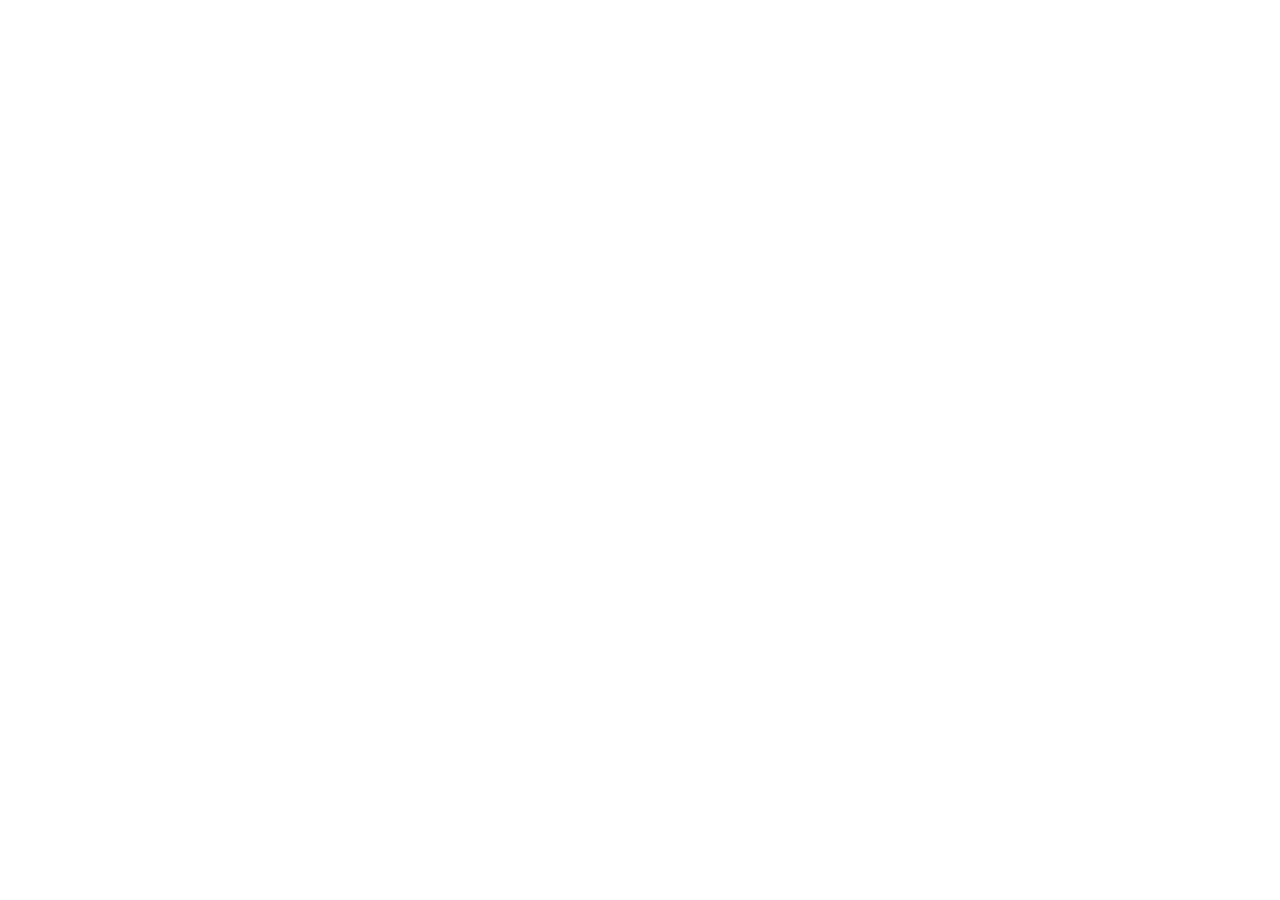
==== index.html @ 21df369c "Add files via upload" ====
<!doctype html>
<html lang="en">
  <head>
    <meta charset="UTF-8" />
    <meta name="viewport" content="width=device-width, initial-scale=1.0" />
    <title>Scam Lock — Discord Antiscam & Heuristic Phishing Bot</title>
    <meta name="description" content="Professional cybersecurity website and Discord bot for real-time heuristic anti-phishing, scam detection, privacy policy, terms, and threat moderation." />
    <meta property="og:title" content="Scam Lock — Discord Antiscam & Heuristic Phishing Bot" />
    <meta property="og:description" content="Professional cybersecurity website and Discord bot for real-time heuristic anti-phishing, scam detection, privacy policy, terms, and threat moderation." />
    <meta property="og:type" content="website" />
    <meta name="twitter:card" content="summary_large_image" />
    <script type="module" crossorigin src="./assets/index-CJvV7zZC.js"></script>
    <link rel="stylesheet" crossorigin href="./assets/index-D-5DuTai.css">
  </head>
  <body>
    <div id="root"></div>
  </body>
</html>
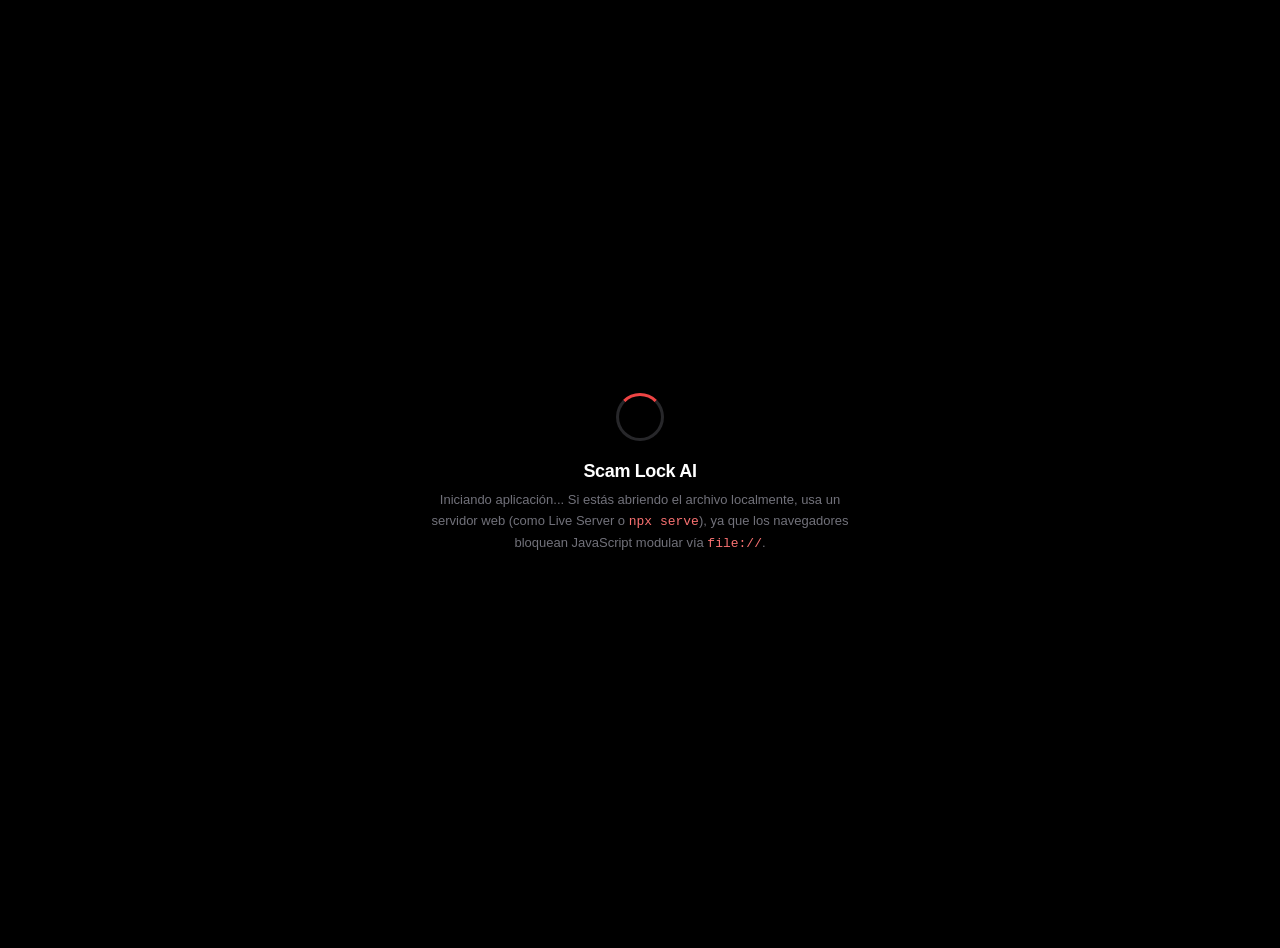
==== commit 338f2fe5: "Add files via upload" ====
--- a/index.html
+++ b/index.html
@@ -9,11 +9,32 @@
     <meta property="og:description" content="Professional cybersecurity website and Discord bot for real-time heuristic anti-phishing, scam detection, privacy policy, terms, and threat moderation." />
     <meta property="og:type" content="website" />
     <meta name="twitter:card" content="summary_large_image" />
-    <script type="module" crossorigin src="./assets/index-CJvV7zZC.js"></script>
-    <link rel="stylesheet" crossorigin href="./assets/index-D-5DuTai.css">
+    <style>
+      body { margin: 0; background-color: #000000; color: #f4f4f5; font-family: -apple-system, BlinkMacSystemFont, "Segoe UI", Roboto, sans-serif; }
+      @keyframes spin { 0% { transform: rotate(0deg); } 100% { transform: rotate(360deg); } }
+    </style>
+    <script>
+      // Asegurar barra diagonal final en GitHub Pages para que los assets relativos './assets/...' resuelvan correctamente
+      (function() {
+        var path = window.location.pathname;
+        if (path.length > 1 && !path.endsWith('/') && !path.split('/').pop().includes('.')) {
+          window.location.replace(path + '/' + window.location.search + window.location.hash);
+        }
+      })();
+    </script>
+    <script type="module" crossorigin src="./assets/index-XuzxlENe.js"></script>
+    <link rel="stylesheet" crossorigin href="./assets/index-CVLBKiEf.css">
   </head>
-  <body>
-    <div id="root"></div>
+  <body class="bg-black text-white antialiased">
+    <div id="root">
+      <div style="min-height: 100vh; display: flex; flex-direction: column; align-items: center; justify-content: center; padding: 24px; text-align: center; background: #000000;">
+        <div style="width: 42px; height: 42px; border: 3px solid #27272a; border-top-color: #ef4444; border-radius: 50%; animation: spin 1s linear infinite; margin-bottom: 20px;"></div>
+        <h2 style="font-size: 18px; font-weight: 700; margin: 0 0 8px 0; color: #ffffff; letter-spacing: -0.02em;">Scam Lock AI</h2>
+        <p style="color: #71717a; font-size: 13px; max-width: 440px; margin: 0; line-height: 1.6;">
+          Iniciando aplicación... Si estás abriendo el archivo localmente, usa un servidor web (como Live Server o <code style="color:#f87171;">npx serve</code>), ya que los navegadores bloquean JavaScript modular vía <code style="color:#f87171;">file://</code>.
+        </p>
+      </div>
+    </div>
   </body>
 </html>
 
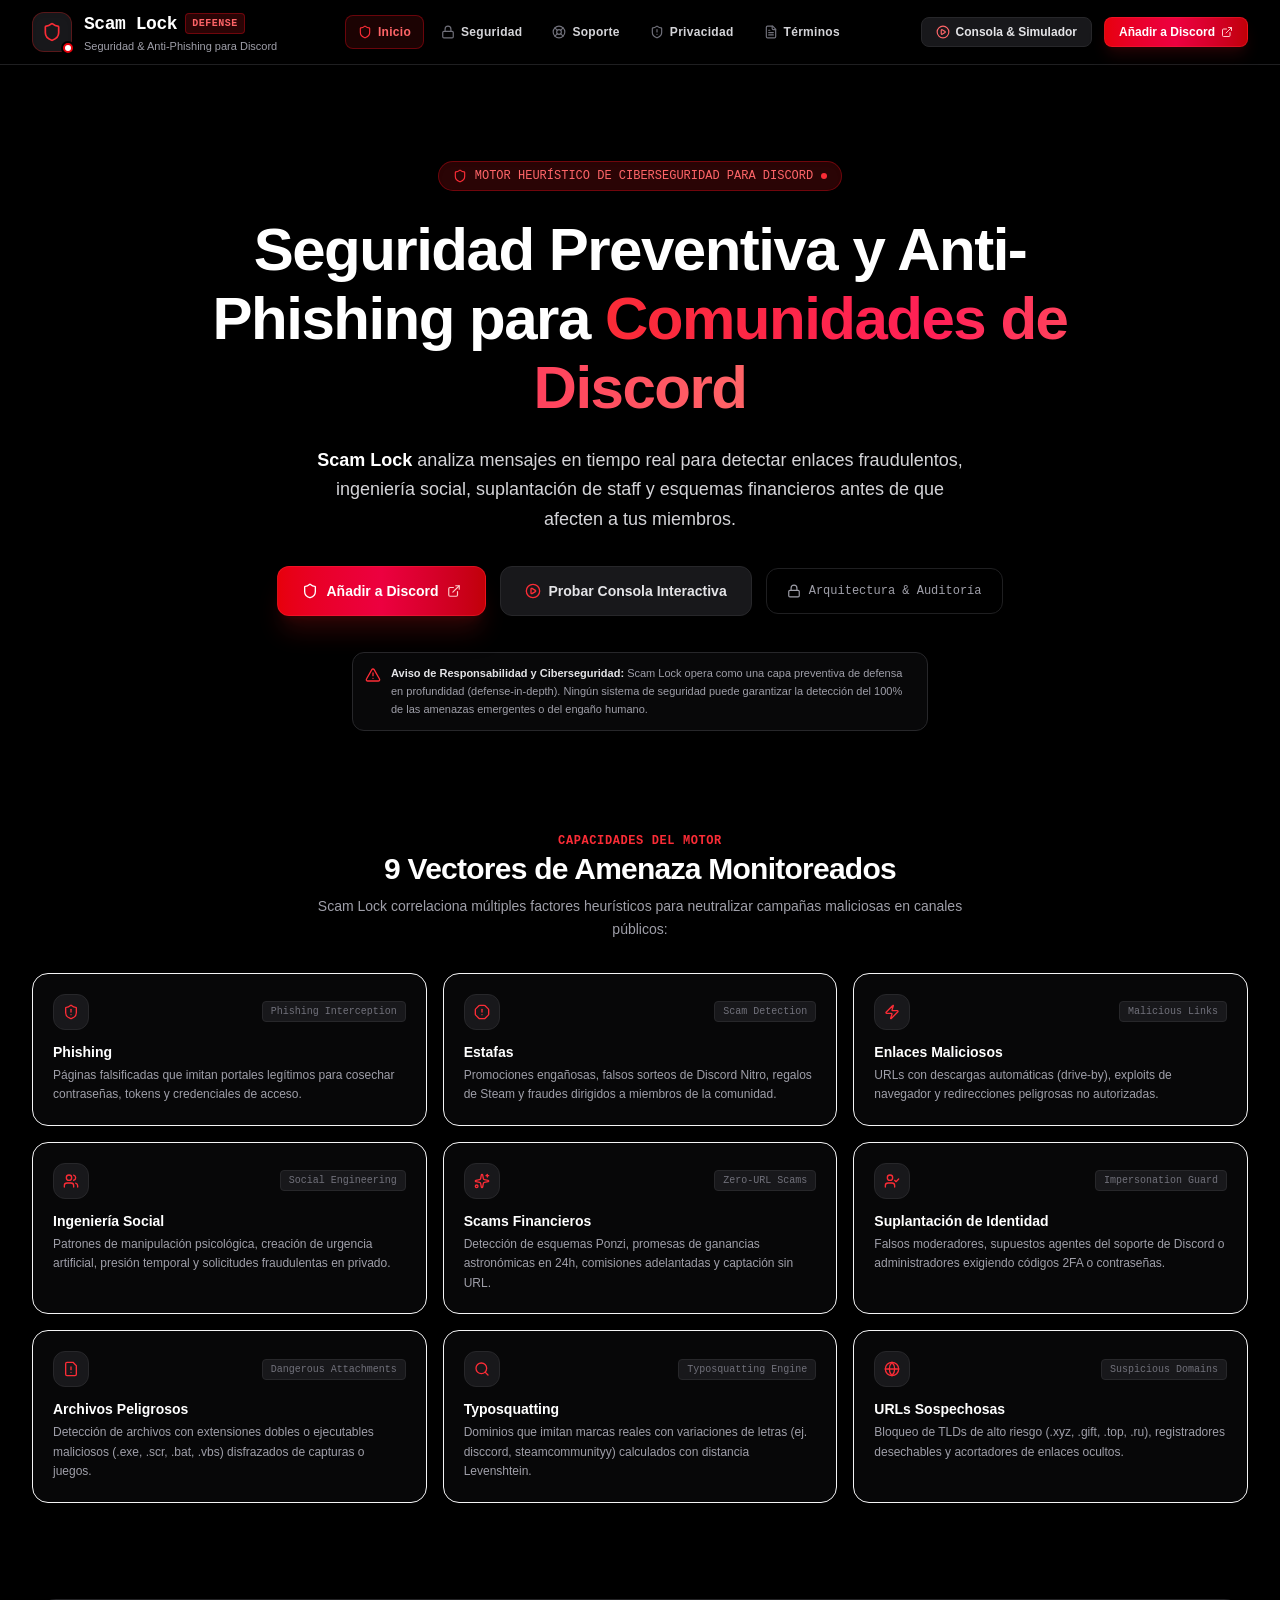
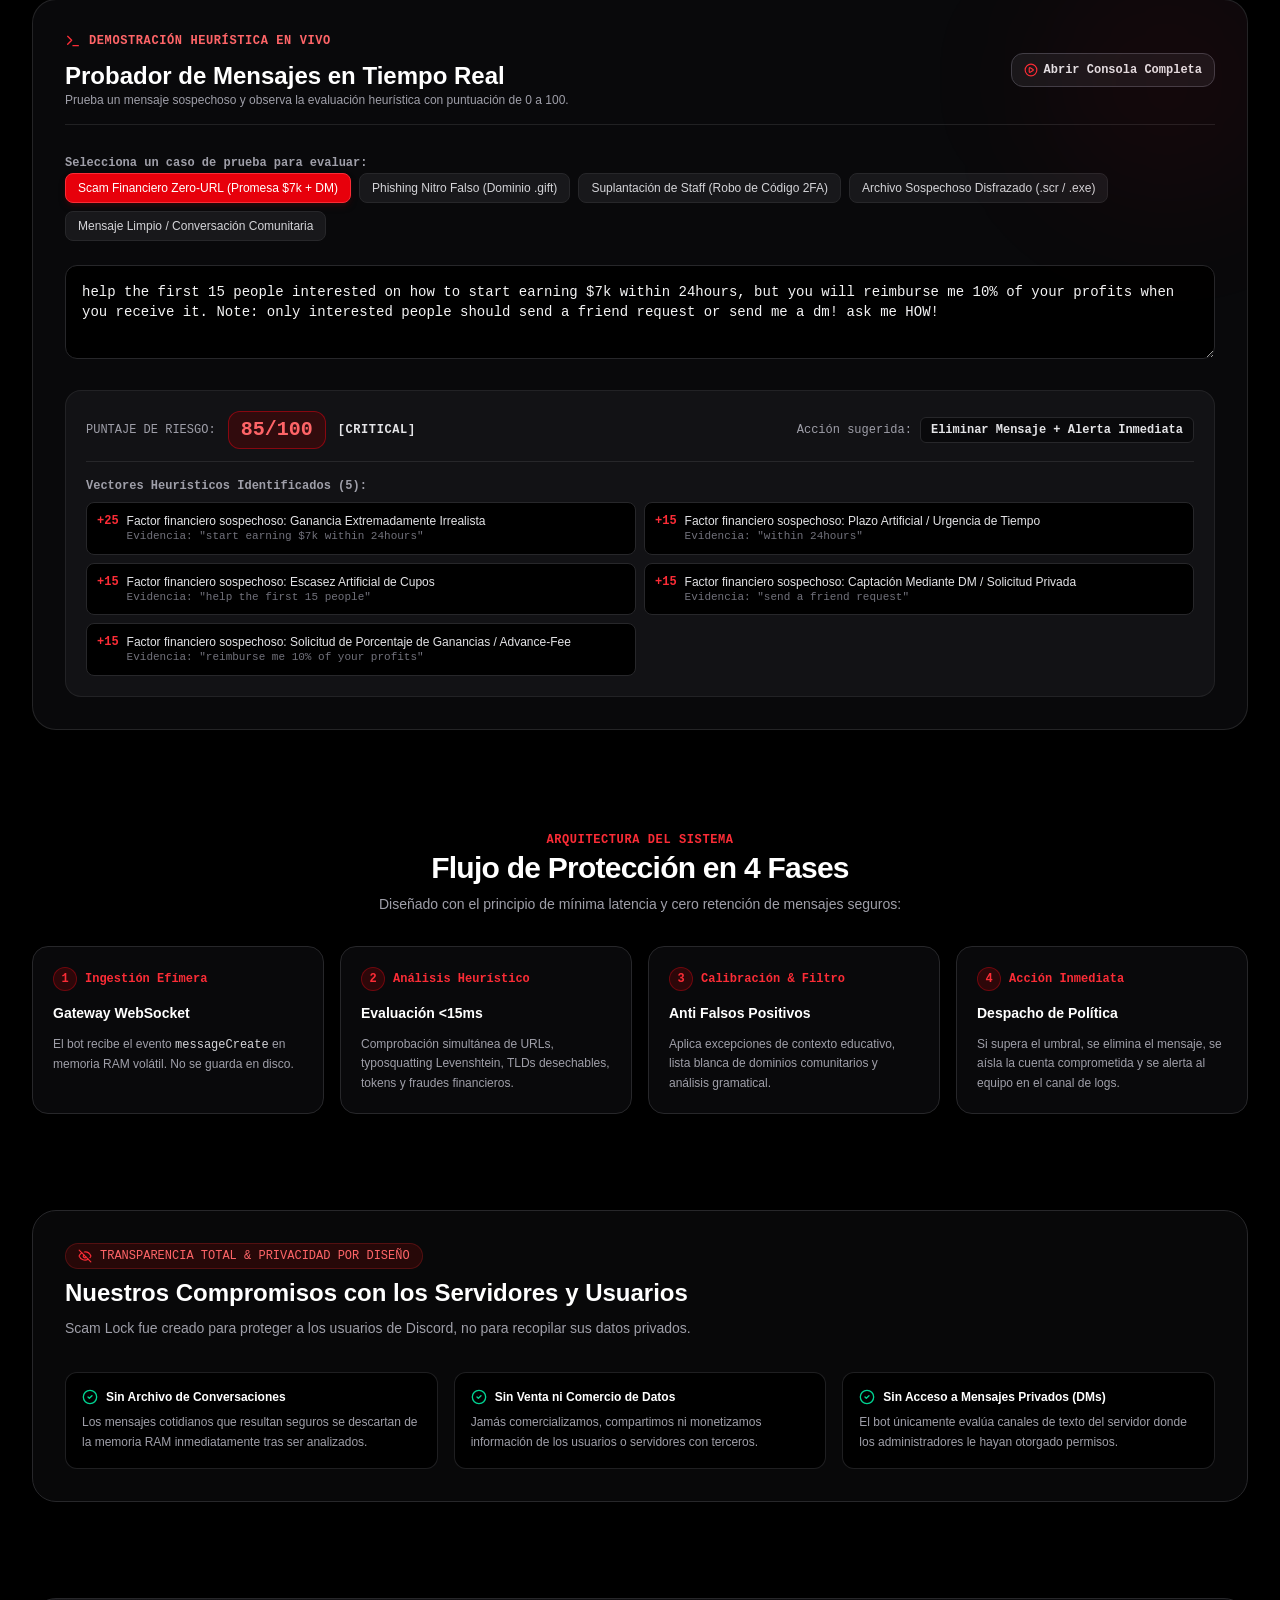
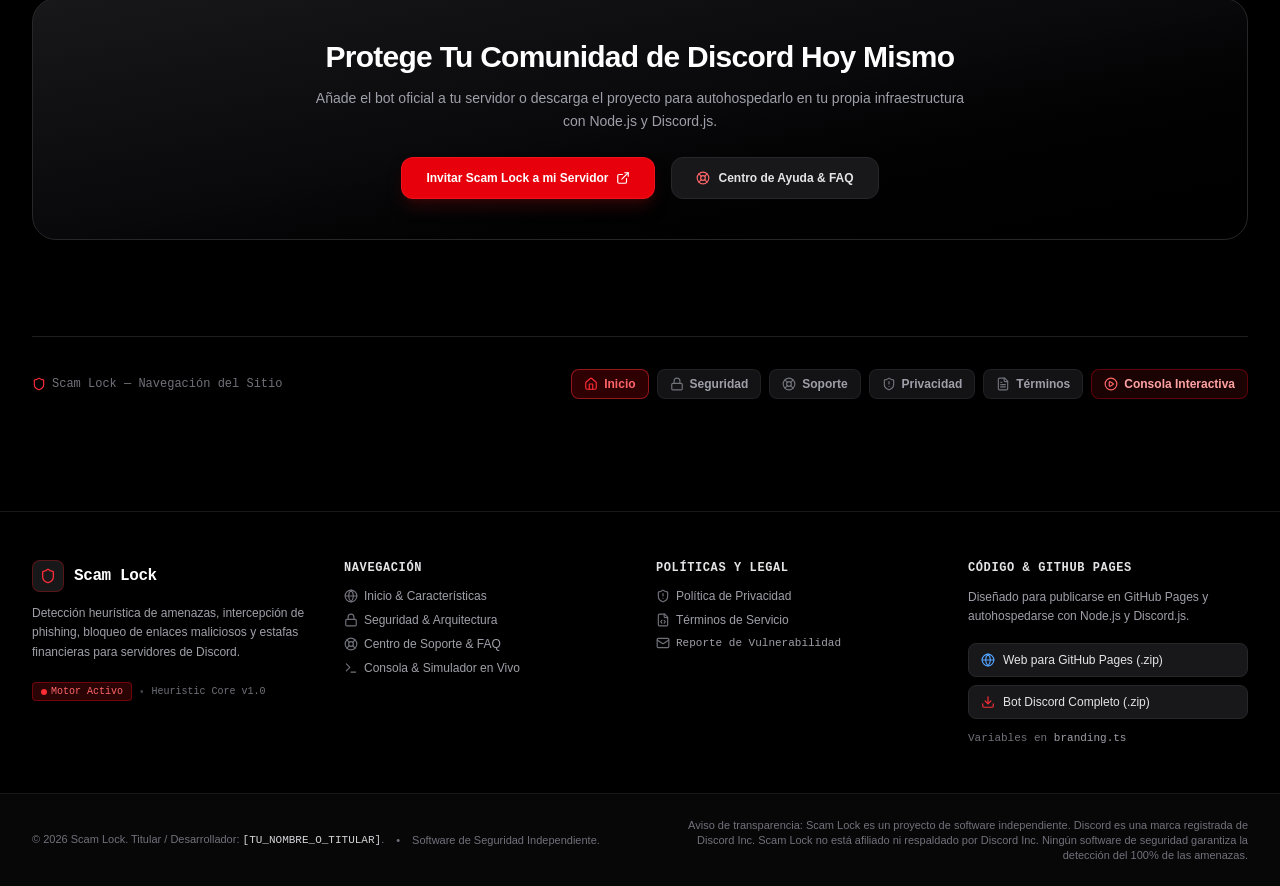
==== commit c524f9c0: "Update index.html" ====
--- a/index.html
+++ b/index.html
@@ -22,8 +22,8 @@
         }
       })();
     </script>
-    <script type="module" crossorigin src="./assets/index-XuzxlENe.js"></script>
-    <link rel="stylesheet" crossorigin href="./assets/index-CVLBKiEf.css">
+    <script type="module" crossorigin src="./index-XuzxlENe.js"></script>
+    <link rel="stylesheet" crossorigin href="./index-CVLBKiEf.css">
   </head>
   <body class="bg-black text-white antialiased">
     <div id="root">
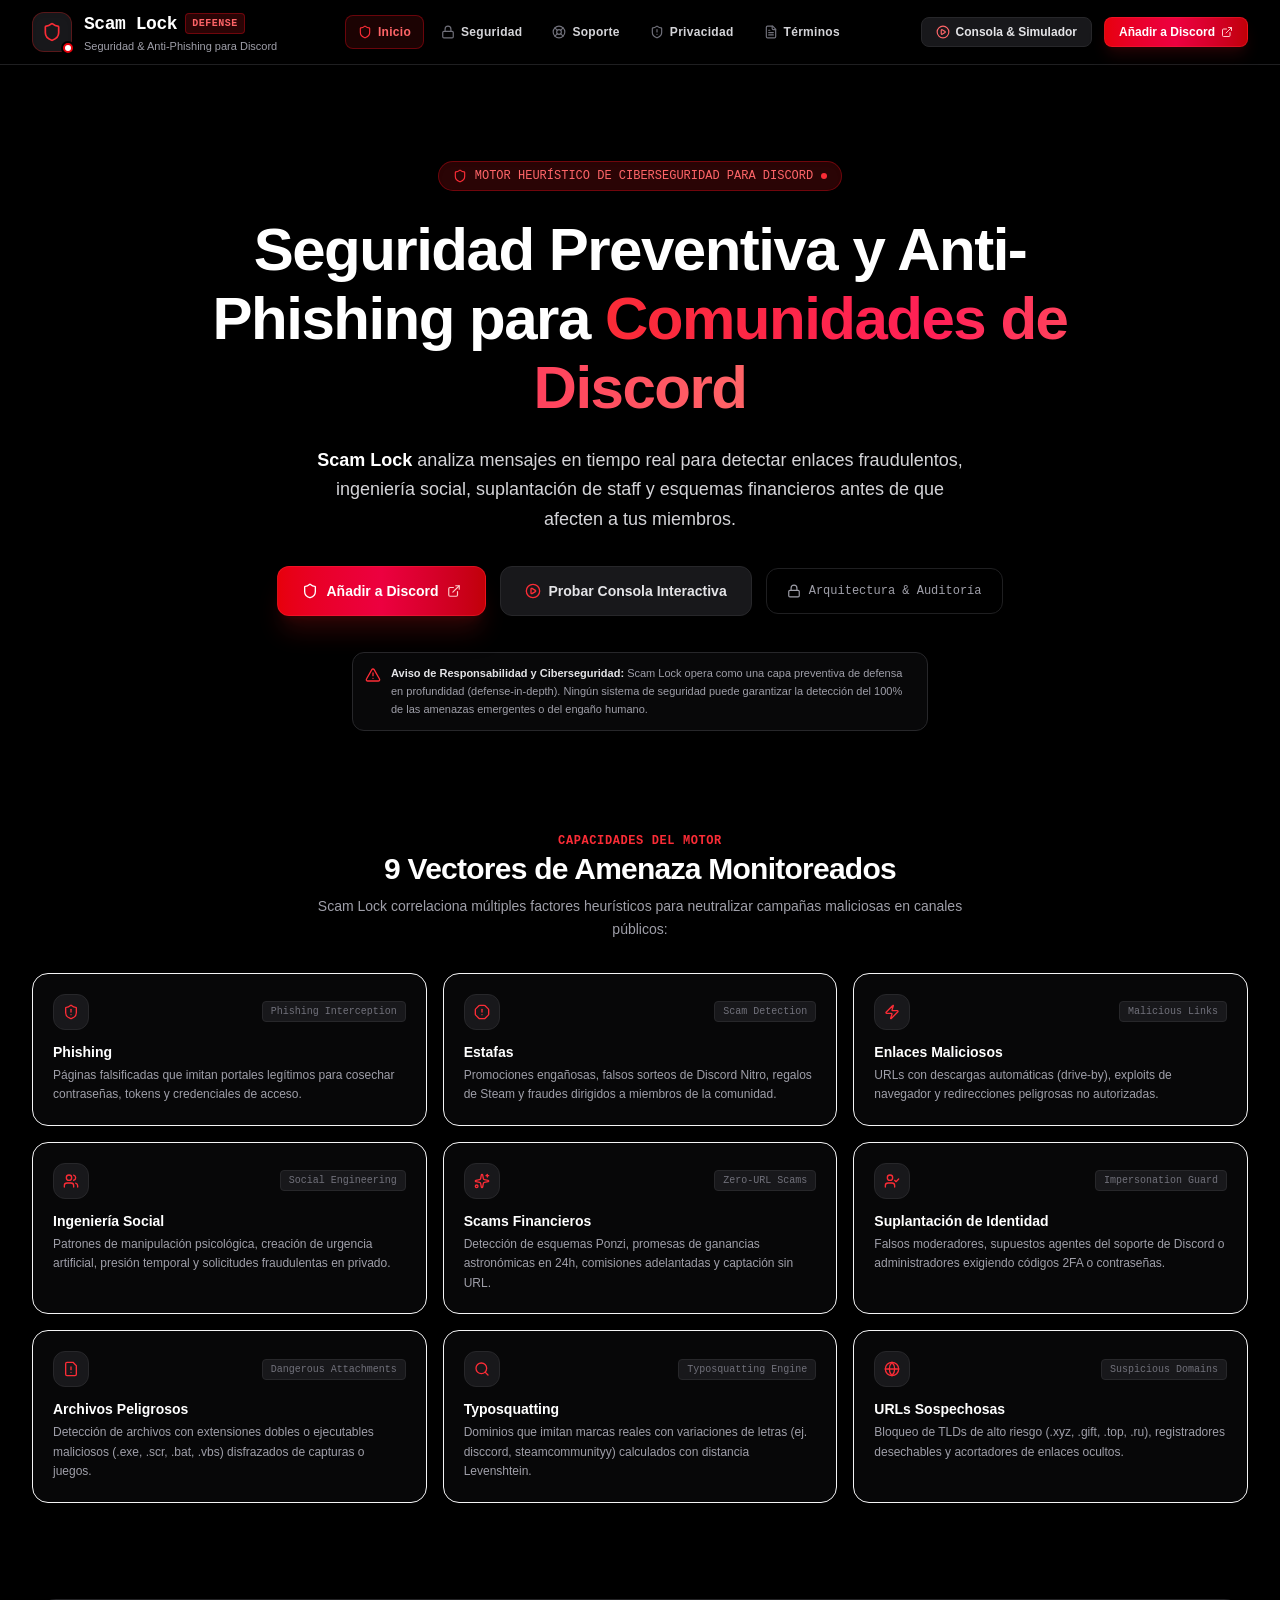
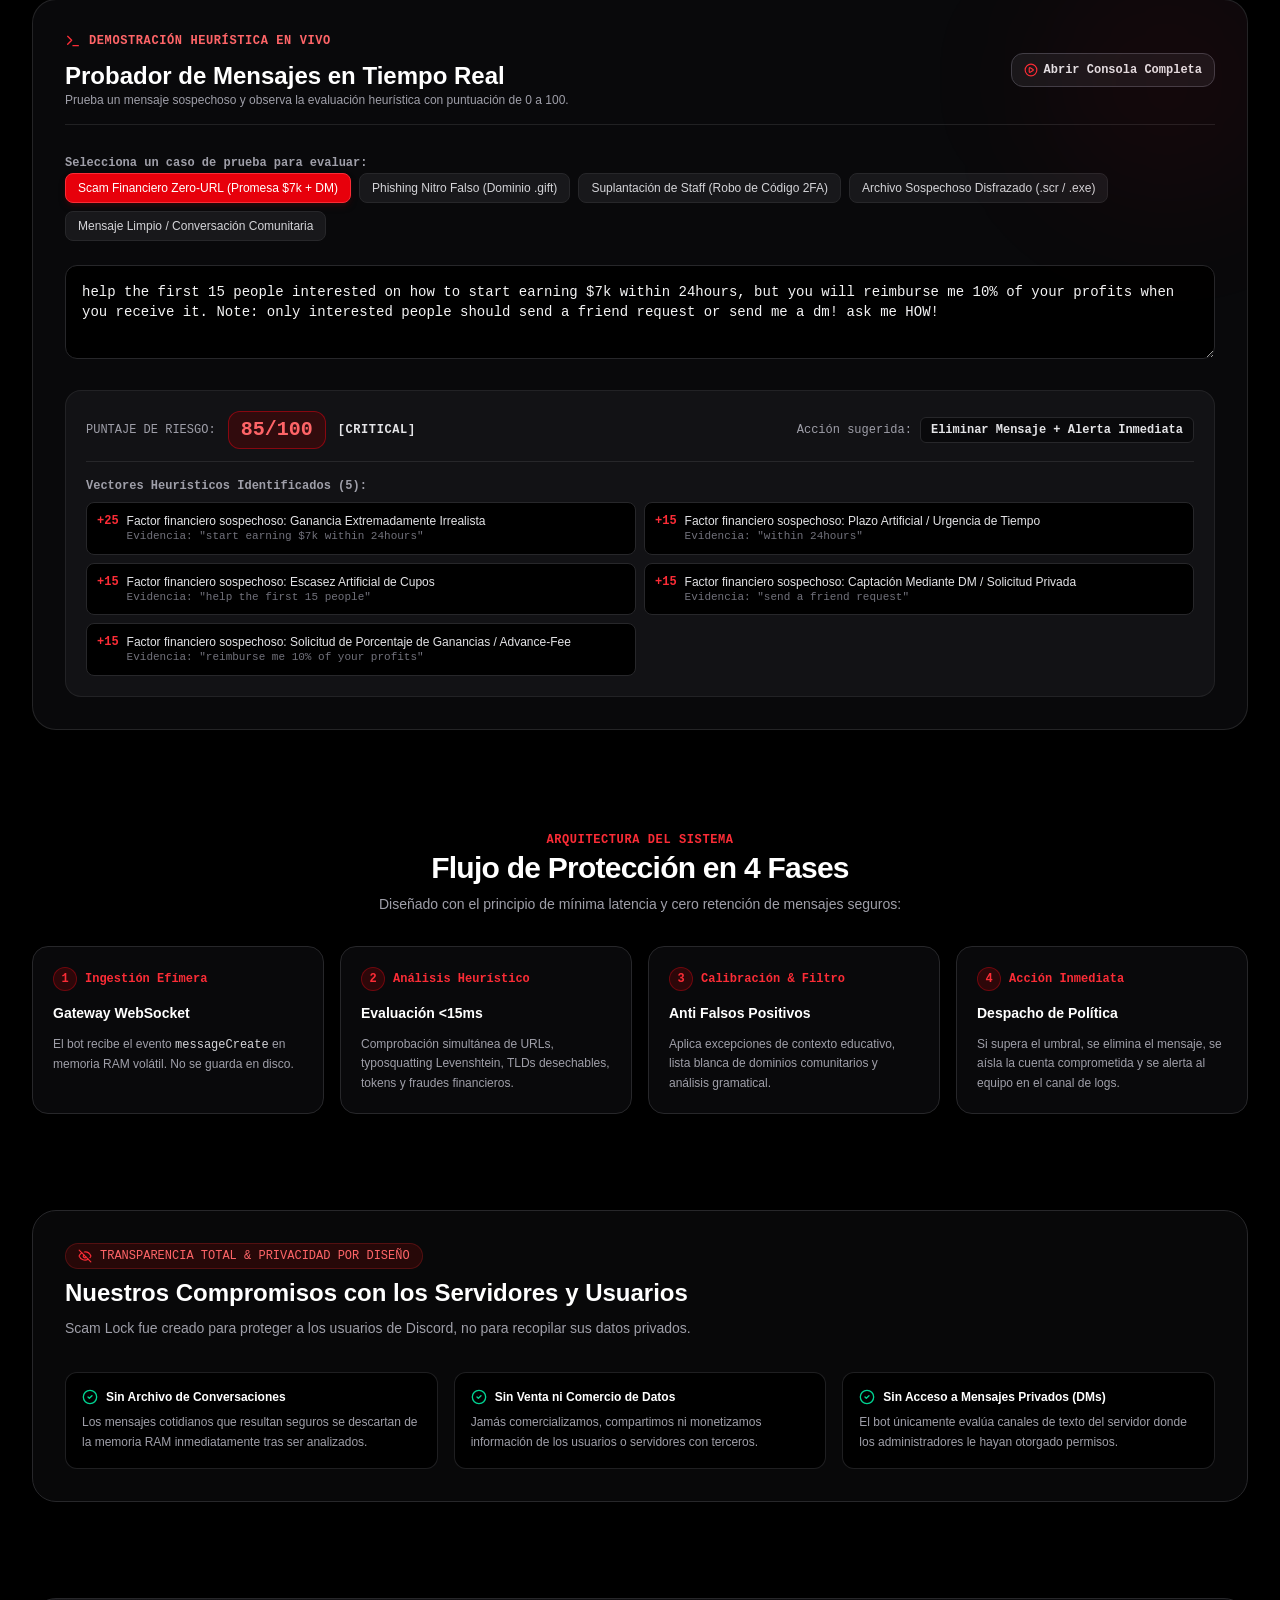
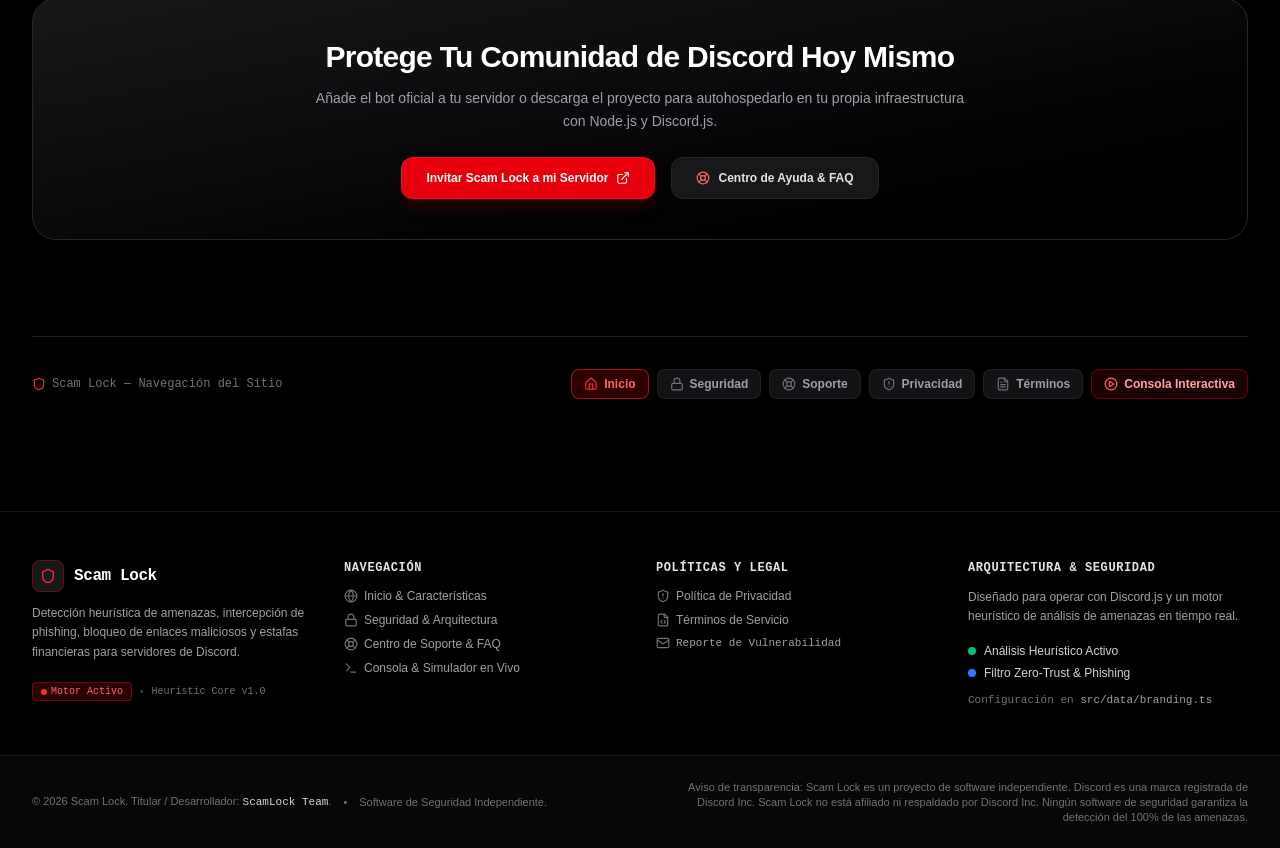
==== commit 9b91f023: "Add files via upload" ====
--- a/index.html
+++ b/index.html
@@ -22,8 +22,8 @@
         }
       })();
     </script>
-    <script type="module" crossorigin src="./index-XuzxlENe.js"></script>
-    <link rel="stylesheet" crossorigin href="./index-CVLBKiEf.css">
+    <script type="module" crossorigin src="./assets/index-32spW5S_.js" onerror="this.onerror=null;var s=document.createElement('script');s.type='module';s.crossOrigin='anonymous';s.src='./index-32spW5S_.js';document.head.appendChild(s);"></script>
+    <link rel="stylesheet" crossorigin href="./assets/index-X34UxeeC.css" onerror="this.onerror=null;this.href='./index-X34UxeeC.css';">
   </head>
   <body class="bg-black text-white antialiased">
     <div id="root">
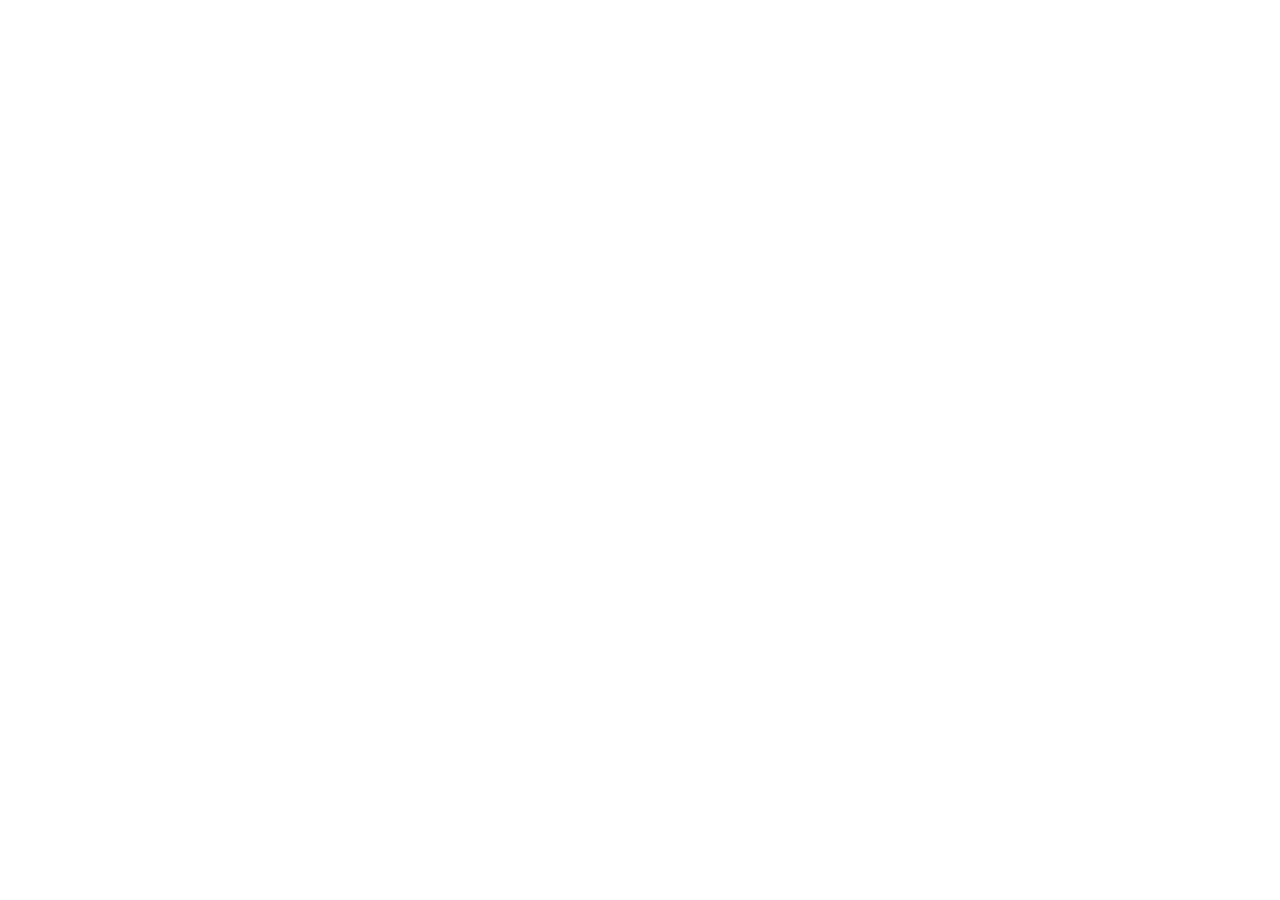
==== commit 4230d499: "Add files via upload" ====
--- a/index.html
+++ b/index.html
@@ -1,40 +1,74 @@
-<!doctype html>
-<html lang="en">
-  <head>
-    <meta charset="UTF-8" />
-    <meta name="viewport" content="width=device-width, initial-scale=1.0" />
-    <title>Scam Lock — Discord Antiscam & Heuristic Phishing Bot</title>
-    <meta name="description" content="Professional cybersecurity website and Discord bot for real-time heuristic anti-phishing, scam detection, privacy policy, terms, and threat moderation." />
-    <meta property="og:title" content="Scam Lock — Discord Antiscam & Heuristic Phishing Bot" />
-    <meta property="og:description" content="Professional cybersecurity website and Discord bot for real-time heuristic anti-phishing, scam detection, privacy policy, terms, and threat moderation." />
-    <meta property="og:type" content="website" />
-    <meta name="twitter:card" content="summary_large_image" />
-    <style>
-      body { margin: 0; background-color: #000000; color: #f4f4f5; font-family: -apple-system, BlinkMacSystemFont, "Segoe UI", Roboto, sans-serif; }
-      @keyframes spin { 0% { transform: rotate(0deg); } 100% { transform: rotate(360deg); } }
-    </style>
-    <script>
-      // Asegurar barra diagonal final en GitHub Pages para que los assets relativos './assets/...' resuelvan correctamente
-      (function() {
-        var path = window.location.pathname;
-        if (path.length > 1 && !path.endsWith('/') && !path.split('/').pop().includes('.')) {
-          window.location.replace(path + '/' + window.location.search + window.location.hash);
-        }
-      })();
-    </script>
-    <script type="module" crossorigin src="./assets/index-32spW5S_.js" onerror="this.onerror=null;var s=document.createElement('script');s.type='module';s.crossOrigin='anonymous';s.src='./index-32spW5S_.js';document.head.appendChild(s);"></script>
-    <link rel="stylesheet" crossorigin href="./assets/index-X34UxeeC.css" onerror="this.onerror=null;this.href='./index-X34UxeeC.css';">
-  </head>
-  <body class="bg-black text-white antialiased">
-    <div id="root">
-      <div style="min-height: 100vh; display: flex; flex-direction: column; align-items: center; justify-content: center; padding: 24px; text-align: center; background: #000000;">
-        <div style="width: 42px; height: 42px; border: 3px solid #27272a; border-top-color: #ef4444; border-radius: 50%; animation: spin 1s linear infinite; margin-bottom: 20px;"></div>
-        <h2 style="font-size: 18px; font-weight: 700; margin: 0 0 8px 0; color: #ffffff; letter-spacing: -0.02em;">Scam Lock AI</h2>
-        <p style="color: #71717a; font-size: 13px; max-width: 440px; margin: 0; line-height: 1.6;">
-          Iniciando aplicación... Si estás abriendo el archivo localmente, usa un servidor web (como Live Server o <code style="color:#f87171;">npx serve</code>), ya que los navegadores bloquean JavaScript modular vía <code style="color:#f87171;">file://</code>.
-        </p>
-      </div>
-    </div>
-  </body>
+<!DOCTYPE html>
+<html lang="es">
+<head>
+  <meta charset="UTF-8" />
+  <meta name="viewport" content="width=device-width, initial-scale=1.0" />
+  
+  <!-- Primary SEO Tags -->
+  <title>ScamLock — Bot de Discord Antiestafas y Ciberseguridad Comunitaria</title>
+  <meta name="title" content="ScamLock — Bot de Discord Antiestafas y Ciberseguridad Comunitaria" />
+  <meta name="description" content="ScamLock es un bot de seguridad para Discord diseñado para detectar y ayudar a prevenir estafas, phishing, suplantaciones y otros comportamientos maliciosos." />
+  <meta name="keywords" content="ScamLock, bot discord antiestafas, discord antiscam bot, phishing protection discord, seguridad discord, bot moderacion" />
+  <meta name="author" content="ScamLock Project" />
+  <meta name="robots" content="index, follow" />
+  
+  <!-- Favicon -->
+  <link rel="icon" type="image/svg+xml" href="/favicon.svg" />
+  <link rel="canonical" href="https://scamlock.io/" />
+
+  <!-- Open Graph / Facebook / Discord Embed -->
+  <meta property="og:type" content="website" />
+  <meta property="og:url" content="https://scamlock.io/" />
+  <meta property="og:title" content="ScamLock — Bot de Discord Antiestafas y Ciberseguridad" />
+  <meta property="og:description" content="Protege tu comunidad de Discord con ScamLock: detección avanzada de phishing, estafas financieras, suplantaciones y análisis forense de imágenes." />
+  <meta property="og:image" content="https://scamlock.io/images/hero-shield.jpg" />
+  <meta property="og:site_name" content="ScamLock" />
+
+  <!-- Twitter / X Cards -->
+  <meta name="twitter:card" content="summary_large_image" />
+  <meta name="twitter:url" content="https://scamlock.io/" />
+  <meta name="twitter:title" content="ScamLock — Bot de Discord Antiestafas y Ciberseguridad" />
+  <meta name="twitter:description" content="Protege tu comunidad de Discord con ScamLock: detección avanzada de phishing, estafas financieras, suplantaciones y análisis forense de imágenes." />
+  <meta name="twitter:image" content="https://scamlock.io/images/hero-shield.jpg" />
+
+  <!-- Google Fonts: Syne + Plus Jakarta Sans + JetBrains Mono -->
+  <link rel="preconnect" href="https://fonts.googleapis.com">
+  <link rel="preconnect" href="https://fonts.gstatic.com" crossorigin>
+  <link href="https://fonts.googleapis.com/css2?family=JetBrains+Mono:wght@400;500;600&family=Plus+Jakarta+Sans:wght@400;500;600;700&family=Syne:wght@600;700;800&display=swap" rel="stylesheet">
+
+  <!-- Main Stylesheet -->
+  <link rel="stylesheet" href="/app.css?v=20261005-cyber-red-v3" />
+
+  <!-- Schema.org JSON-LD Structured Data -->
+  <script type="application/ld+json">
+  {
+    "@context": "https://schema.org",
+    "@type": "SoftwareApplication",
+    "name": "ScamLock",
+    "operatingSystem": "Discord Platform",
+    "applicationCategory": "SecurityApplication",
+    "description": "ScamLock es un bot de seguridad para Discord diseñado para detectar y ayudar a prevenir estafas, phishing, suplantaciones y otros comportamientos maliciosos.",
+    "offers": {
+      "@type": "Offer",
+      "price": "0",
+      "priceCurrency": "USD"
+    },
+    "url": "https://scamlock.io",
+    "featureList": [
+      "Detección heurística de phishing en tiempo real",
+      "Análisis forense multimodal de capturas de pantalla y comprobantes de pago falsos",
+      "Cifrado autenticado de evidencia en reposo (AES-256-GCM v1)",
+      "Sistema de mitigación de campañas masivas coordinadas",
+      "Minimización de datos y supresión transaccional conforme a normativas de privacidad",
+      "Soporte multilenguaje con 18 idiomas nativos"
+    ]
+  }
+  </script>
+</head>
+<body>
+  <div id="app"></div>
+
+  <!-- Bundle script -->
+  <script src="/app.js?v=20261005-cyber-red-v3"></script>
+</body>
 </html>
-
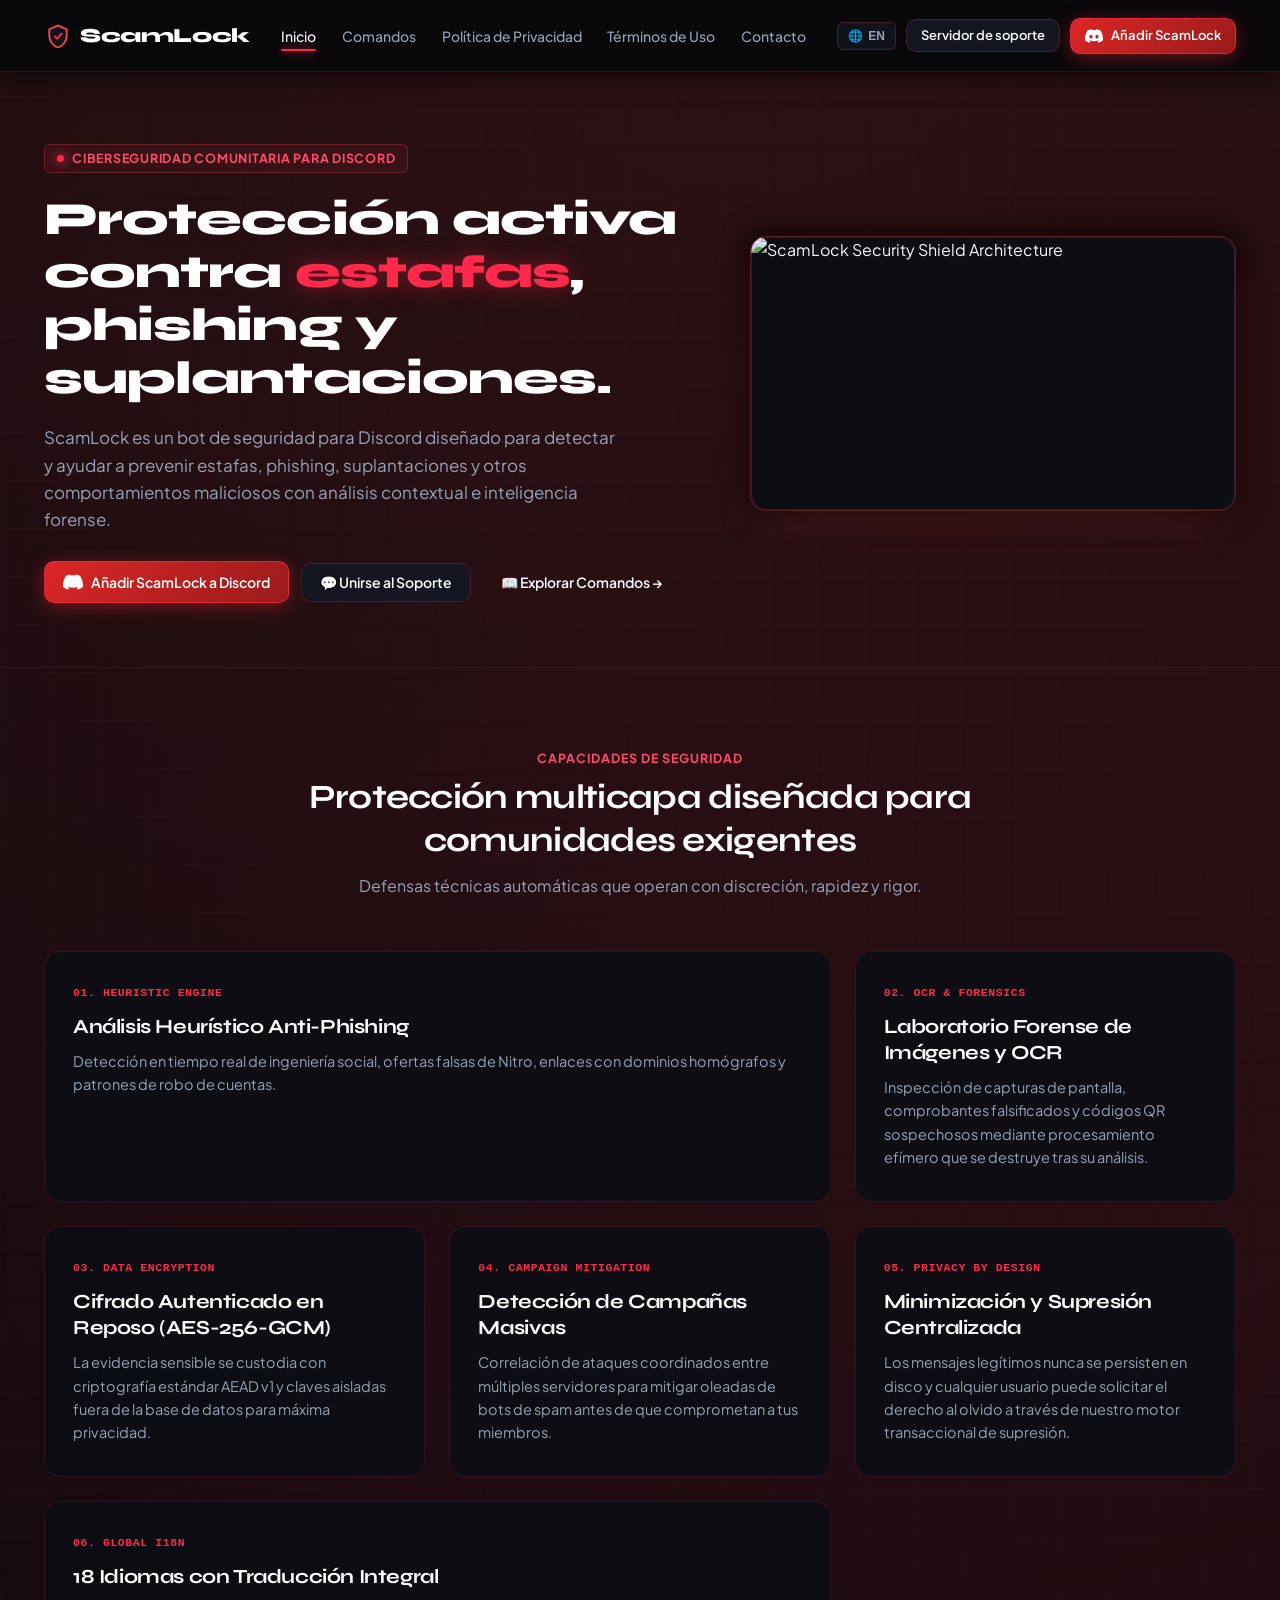
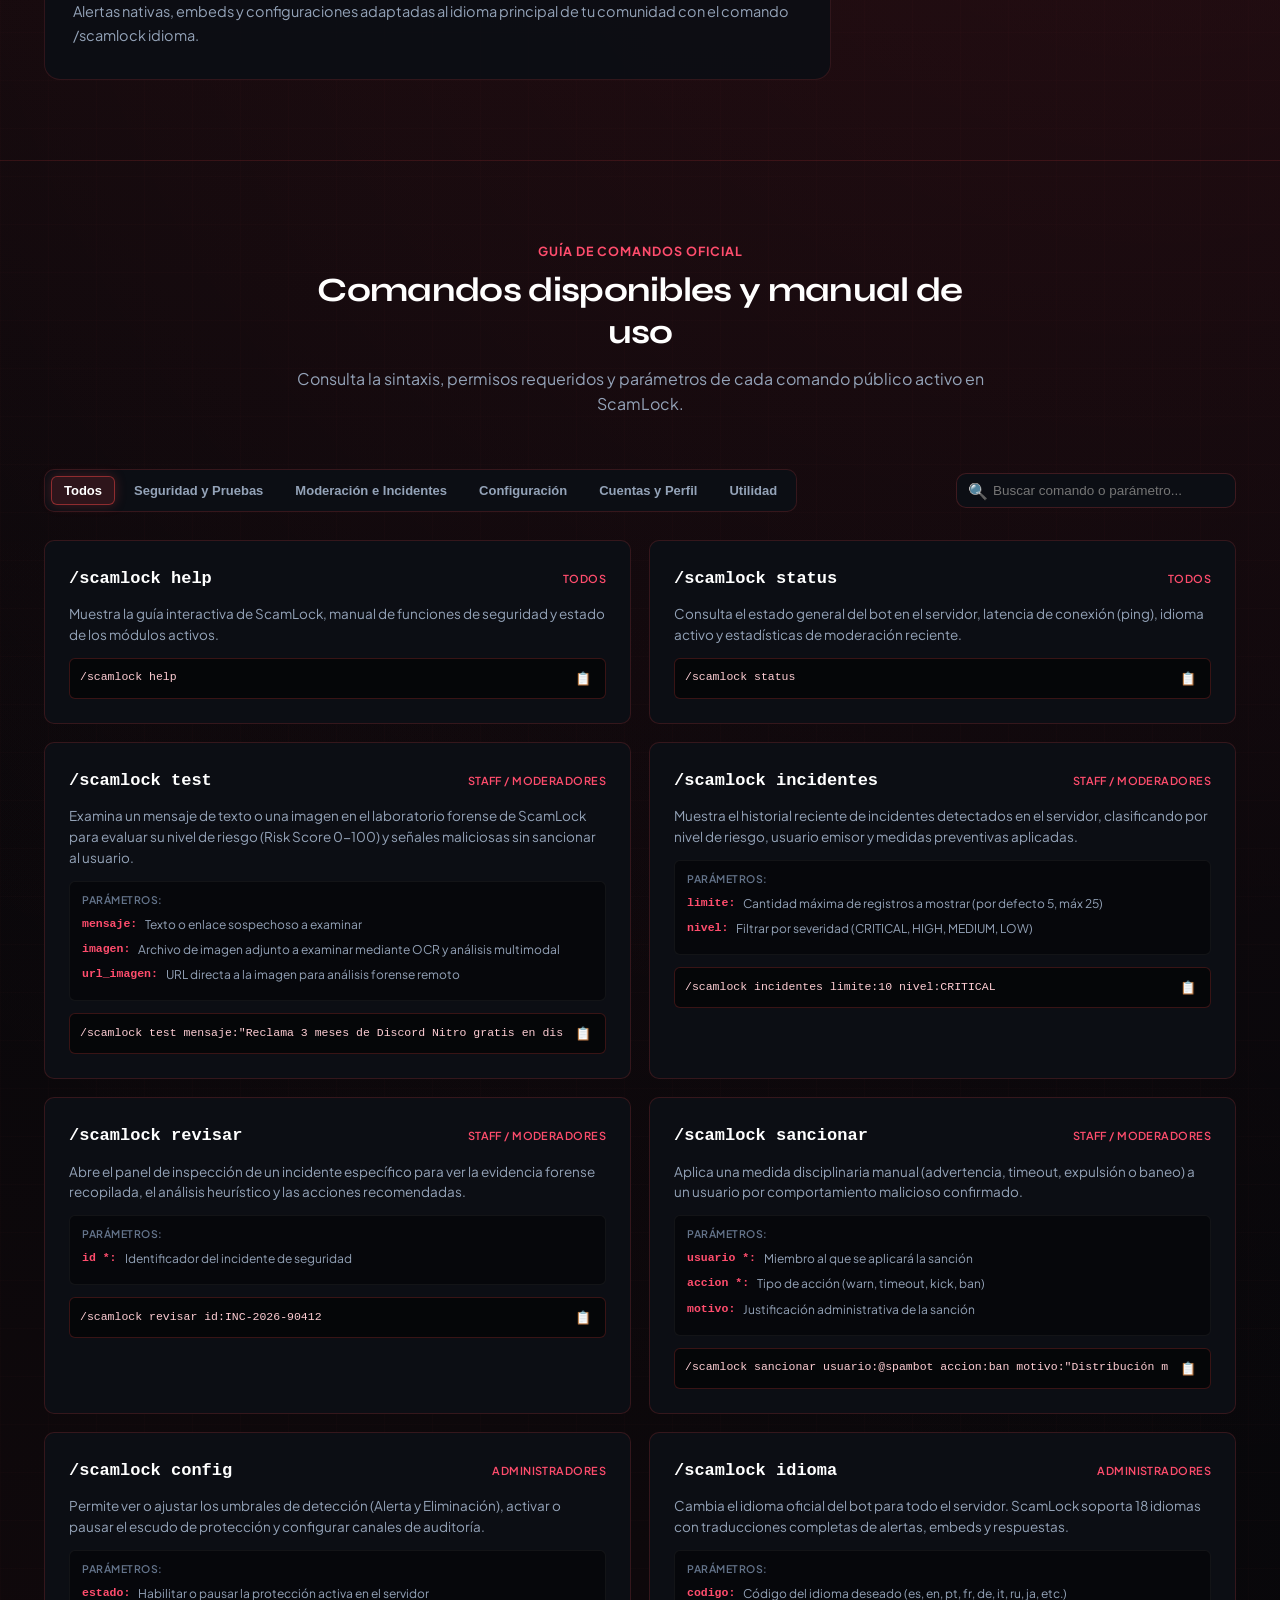
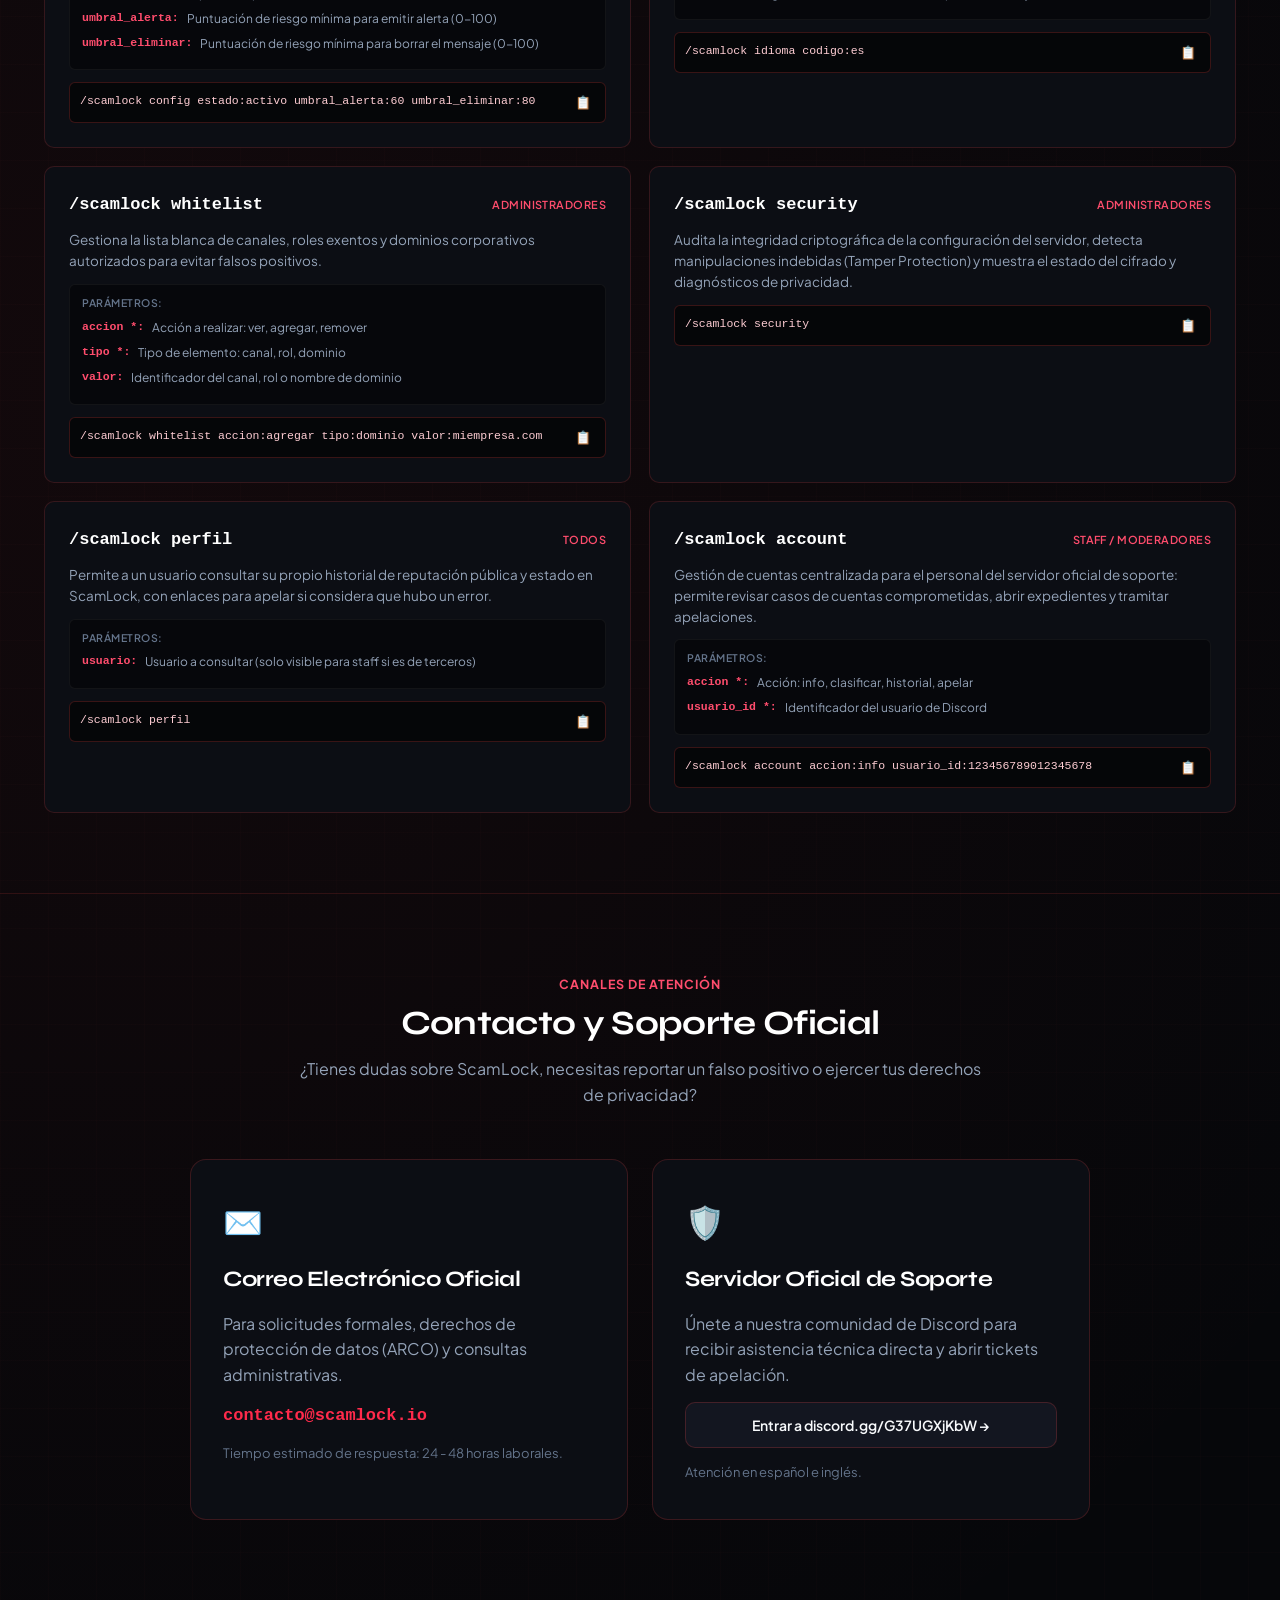
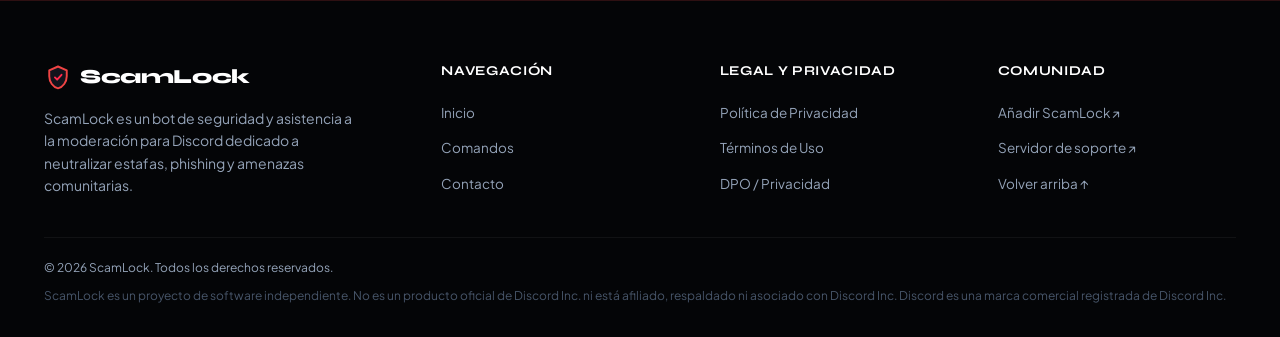
==== commit e7554f5d: "Add files via upload" ====
--- a/index.html
+++ b/index.html
@@ -13,7 +13,7 @@
   <meta name="robots" content="index, follow" />
   
   <!-- Favicon -->
-  <link rel="icon" type="image/svg+xml" href="/favicon.svg" />
+  <link rel="icon" type="image/svg+xml" href="./favicon.svg" />
   <link rel="canonical" href="https://scamlock.io/" />
 
   <!-- Open Graph / Facebook / Discord Embed -->
@@ -37,7 +37,7 @@
   <link href="https://fonts.googleapis.com/css2?family=JetBrains+Mono:wght@400;500;600&family=Plus+Jakarta+Sans:wght@400;500;600;700&family=Syne:wght@600;700;800&display=swap" rel="stylesheet">
 
   <!-- Main Stylesheet -->
-  <link rel="stylesheet" href="/app.css?v=20261005-cyber-red-v3" />
+  <link rel="stylesheet" href="./app.css?v=20261005-cyber-red-v3" />
 
   <!-- Schema.org JSON-LD Structured Data -->
   <script type="application/ld+json">
@@ -69,6 +69,6 @@
   <div id="app"></div>
 
   <!-- Bundle script -->
-  <script src="/app.js?v=20261005-cyber-red-v3"></script>
+  <script src="./app.js?v=20261005-cyber-red-v3"></script>
 </body>
 </html>
--- a/app.css
+++ b/app.css
@@ -0,0 +1,1132 @@
+/* ==========================================================================
+   ScamLock Official Website — Cyber Red & Obsidian Tech Theme Stylesheet
+   Full Responsive Layout Engine:
+   - Zero horizontal overflow across all viewports (320px to 4K)
+   - Mobile-first typography scale with clamp()
+   - Fluid auto-stacking buttons and responsive bento cards
+   - Adaptive navbar with slide-down mobile command drawer
+   - Obsidian (#06070a) & Cyber Neon Red (#ff2a4b, #ef4444) palette
+   ========================================================================== */
+
+@import url('https://fonts.googleapis.com/css2?family=Plus+Jakarta+Sans:wght@400;500;600;700&family=Syne:wght@600;700;800&family=JetBrains+Mono:wght@400;500;600&display=swap');
+
+:root {
+  --bg-primary: #06070a;
+  --bg-surface: #0c0e14;
+  --bg-surface-elevated: #131620;
+  --bg-card: rgba(12, 14, 20, 0.9);
+  --bg-input: #090a0f;
+  
+  --border-subtle: rgba(255, 255, 255, 0.08);
+  --border-red-subtle: rgba(239, 68, 68, 0.2);
+  --border-red-bright: #ff2a4b;
+  --border-focus: rgba(255, 42, 75, 0.5);
+  
+  --text-primary: #f8fafc;
+  --text-secondary: #94a3b8;
+  --text-muted: #64748b;
+  
+  --accent-red: #ef4444;
+  --accent-red-bright: #ff2a4b;
+  --accent-red-light: #ff4d6d;
+  --accent-red-dark: #991b1b;
+  --accent-crimson: #dc2626;
+  --accent-glow: rgba(255, 42, 75, 0.35);
+  
+  --font-display: 'Syne', -apple-system, BlinkMacSystemFont, sans-serif;
+  --font-body: 'Plus Jakarta Sans', -apple-system, BlinkMacSystemFont, sans-serif;
+  --font-mono: 'JetBrains Mono', monospace;
+  
+  --radius-sm: 6px;
+  --radius-md: 10px;
+  --radius-lg: 16px;
+  --radius-xl: 24px;
+}
+
+/* ==========================================================================
+   Reset & Root Box Model (Zero Overflow Contract)
+   ========================================================================== */
+
+*, *::before, *::after {
+  box-sizing: border-box;
+  margin: 0;
+  padding: 0;
+}
+
+html {
+  scroll-behavior: smooth;
+  background-color: var(--bg-primary);
+  color: var(--text-primary);
+  font-family: var(--font-body);
+  font-size: 16px;
+  line-height: 1.6;
+  text-rendering: optimizeLegibility;
+  -webkit-font-smoothing: antialiased;
+  -webkit-text-size-adjust: 100%;
+  width: 100%;
+  max-width: 100%;
+  overflow-x: hidden;
+}
+
+body {
+  min-height: 100vh;
+  display: flex;
+  flex-direction: column;
+  width: 100%;
+  max-width: 100%;
+  overflow-x: hidden;
+  position: relative;
+  background-color: var(--bg-primary);
+  background-image: 
+    radial-gradient(circle at 50% -10%, rgba(239, 68, 68, 0.16) 0%, transparent 55%),
+    radial-gradient(circle at 90% 25%, rgba(255, 42, 75, 0.08) 0%, transparent 45%),
+    radial-gradient(circle at 10% 70%, rgba(220, 38, 38, 0.06) 0%, transparent 40%),
+    linear-gradient(rgba(239, 68, 68, 0.015) 1px, transparent 1px),
+    linear-gradient(90deg, rgba(239, 68, 68, 0.015) 1px, transparent 1px);
+  background-size: 100% 100%, 100% 100%, 100% 100%, 48px 48px, 48px 48px;
+  background-repeat: no-repeat, no-repeat, no-repeat, repeat, repeat;
+}
+
+main {
+  width: 100%;
+  max-width: 100%;
+  overflow-x: hidden;
+  display: flex;
+  flex-direction: column;
+}
+
+img, svg, video, canvas, audio, iframe, embed, object {
+  display: block;
+  max-width: 100%;
+  height: auto;
+}
+
+/* Custom Cyber Red Scrollbar */
+::-webkit-scrollbar {
+  width: 7px;
+  height: 7px;
+}
+::-webkit-scrollbar-track {
+  background: #06070a;
+}
+::-webkit-scrollbar-thumb {
+  background: #271015;
+  border-radius: 4px;
+  border: 1px solid rgba(239, 68, 68, 0.3);
+}
+::-webkit-scrollbar-thumb:hover {
+  background: #ef4444;
+}
+
+/* ==========================================================================
+   Typography & Fluid Math
+   ========================================================================== */
+
+h1, h2, h3, h4, .brand-font {
+  font-family: var(--font-display);
+  font-weight: 700;
+  letter-spacing: -0.02em;
+  color: #ffffff;
+  overflow-wrap: break-word;
+  word-break: normal;
+  hyphens: auto;
+}
+
+p {
+  color: var(--text-secondary);
+  overflow-wrap: break-word;
+  word-break: normal;
+}
+
+a {
+  color: inherit;
+  text-decoration: none;
+  transition: color 0.15s ease;
+}
+
+code, pre, .font-mono {
+  font-family: var(--font-mono);
+}
+
+.tabular-nums {
+  font-variant-numeric: tabular-nums;
+}
+
+/* Fluid Responsive Container (16px to 24px safe padding) */
+.container {
+  width: 100%;
+  max-width: 1240px;
+  margin-left: auto;
+  margin-right: auto;
+  padding-left: clamp(16px, 4.5vw, 24px);
+  padding-right: clamp(16px, 4.5vw, 24px);
+  box-sizing: border-box;
+}
+
+/* ==========================================================================
+   Navigation Bar (Adaptive Mobile / Tablet / Desktop)
+   ========================================================================== */
+
+.site-navbar {
+  position: sticky;
+  top: 0;
+  z-index: 1000;
+  background-color: rgba(6, 7, 10, 0.92);
+  backdrop-filter: blur(14px);
+  -webkit-backdrop-filter: blur(14px);
+  border-bottom: 1px solid rgba(239, 68, 68, 0.18);
+  box-shadow: 0 4px 20px rgba(0, 0, 0, 0.6);
+  height: 64px;
+  display: flex;
+  align-items: center;
+  width: 100%;
+}
+
+@media (min-width: 769px) {
+  .site-navbar {
+    height: 72px;
+  }
+}
+
+.site-navbar .container {
+  display: flex;
+  align-items: center;
+  justify-content: space-between;
+  gap: 12px;
+  width: 100%;
+}
+
+.nav-brand {
+  display: flex;
+  align-items: center;
+  gap: 8px;
+  font-family: var(--font-display);
+  font-size: clamp(17px, 4.5vw, 20px);
+  font-weight: 800;
+  color: #ffffff;
+  letter-spacing: -0.02em;
+  white-space: nowrap;
+  flex-shrink: 0;
+}
+
+.nav-brand:hover .nav-brand-icon {
+  filter: drop-shadow(0 0 10px rgba(255, 42, 75, 0.7));
+  transform: scale(1.04);
+}
+
+.nav-brand-icon {
+  width: clamp(24px, 5.5vw, 28px);
+  height: clamp(24px, 5.5vw, 28px);
+  flex-shrink: 0;
+  transition: all 0.2s ease;
+}
+
+.nav-links {
+  display: flex;
+  align-items: center;
+  gap: clamp(16px, 2vw, 28px);
+  list-style: none;
+}
+
+.nav-link {
+  font-size: 14px;
+  font-weight: 500;
+  color: var(--text-secondary);
+  position: relative;
+  padding: 6px 0;
+  white-space: nowrap;
+  transition: color 0.15s ease;
+}
+
+.nav-link:hover, .nav-link.active {
+  color: #ffffff;
+}
+
+.nav-link.active::after {
+  content: '';
+  position: absolute;
+  bottom: 0;
+  left: 0;
+  right: 0;
+  height: 2px;
+  background-color: var(--accent-red-bright);
+  box-shadow: 0 0 10px var(--accent-red-bright);
+  border-radius: 2px;
+}
+
+.nav-actions {
+  display: flex;
+  align-items: center;
+  gap: 10px;
+  flex-shrink: 0;
+}
+
+/* Base Buttons */
+.btn {
+  display: inline-flex;
+  align-items: center;
+  justify-content: center;
+  gap: 8px;
+  font-family: var(--font-body);
+  font-size: 14px;
+  font-weight: 600;
+  line-height: 1.2;
+  padding: 10px 18px;
+  border-radius: var(--radius-md);
+  border: 1px solid transparent;
+  cursor: pointer;
+  white-space: nowrap;
+  transition: all 0.2s cubic-bezier(0.16, 1, 0.3, 1);
+  max-width: 100%;
+}
+
+.btn-primary {
+  background: linear-gradient(135deg, #dc2626 0%, #991b1b 100%);
+  border: 1px solid rgba(255, 42, 75, 0.6);
+  color: #ffffff;
+  box-shadow: 0 4px 18px rgba(220, 38, 38, 0.45);
+}
+
+.btn-primary:hover {
+  background: linear-gradient(135deg, #ef4444 0%, #b91c1c 100%);
+  border-color: #ff2a4b;
+  box-shadow: 0 6px 24px rgba(239, 68, 68, 0.65), 0 0 12px rgba(255, 42, 75, 0.4);
+  transform: translateY(-1px);
+}
+
+.btn-secondary {
+  background-color: var(--bg-surface-elevated);
+  border-color: rgba(239, 68, 68, 0.22);
+  color: var(--text-primary);
+}
+
+.btn-secondary:hover {
+  background-color: #1a1e2c;
+  border-color: var(--accent-red-bright);
+  box-shadow: 0 0 14px rgba(255, 42, 75, 0.25);
+  transform: translateY(-1px);
+}
+
+.btn-sm {
+  padding: 8px 14px;
+  font-size: 13px;
+}
+
+/* Selector de idioma */
+.lang-switch {
+  background: rgba(19, 22, 32, 0.85);
+  border: 1px solid rgba(239, 68, 68, 0.25);
+  color: var(--text-secondary);
+  font-size: 12px;
+  font-weight: 600;
+  padding: 6px 10px;
+  border-radius: var(--radius-sm);
+  cursor: pointer;
+  display: flex;
+  align-items: center;
+  gap: 5px;
+  transition: all 0.15s ease;
+  flex-shrink: 0;
+}
+
+.lang-switch:hover {
+  color: #ffffff;
+  border-color: var(--accent-red-bright);
+  box-shadow: 0 0 8px rgba(255, 42, 75, 0.3);
+}
+
+/* Mobile Hamburger Toggle */
+.mobile-menu-btn {
+  display: none;
+  background: rgba(19, 22, 32, 0.85);
+  border: 1px solid rgba(239, 68, 68, 0.3);
+  color: #ffffff;
+  width: 38px;
+  height: 38px;
+  border-radius: var(--radius-sm);
+  font-size: 20px;
+  line-height: 1;
+  align-items: center;
+  justify-content: center;
+  cursor: pointer;
+  transition: all 0.15s ease;
+  flex-shrink: 0;
+}
+
+.mobile-menu-btn:hover {
+  border-color: var(--accent-red-bright);
+  box-shadow: 0 0 10px rgba(255, 42, 75, 0.3);
+}
+
+/* Breakpoints for Navigation Bar */
+@media (max-width: 900px) {
+  .nav-links {
+    display: none; /* Move links to drawer */
+  }
+  .nav-btn-support {
+    display: none;
+  }
+  .mobile-menu-btn {
+    display: inline-flex;
+  }
+}
+
+@media (max-width: 600px) {
+  /* On compact mobile screens (320px - 600px):
+     Keep Brand, Lang switch, and Hamburger.
+     Hide header button so nothing overflows the right edge. */
+  .nav-btn-add {
+    display: none;
+  }
+  .nav-actions {
+    gap: 8px;
+  }
+  .site-navbar {
+    height: 60px;
+  }
+}
+
+/* Mobile Drawer Overlay */
+.mobile-drawer {
+  display: none;
+  position: fixed;
+  top: 60px;
+  left: 0;
+  right: 0;
+  bottom: 0;
+  background: rgba(6, 7, 10, 0.98);
+  backdrop-filter: blur(20px);
+  -webkit-backdrop-filter: blur(20px);
+  padding: 24px clamp(16px, 5vw, 24px);
+  z-index: 999;
+  flex-direction: column;
+  gap: 10px;
+  overflow-y: auto;
+  border-top: 1px solid rgba(239, 68, 68, 0.25);
+}
+
+@media (min-width: 769px) {
+  .mobile-drawer {
+    top: 72px;
+  }
+}
+
+.mobile-drawer.open {
+  display: flex;
+}
+
+.mobile-nav-link {
+  font-size: 18px;
+  font-weight: 600;
+  color: #ffffff;
+  padding: 12px 0;
+  border-bottom: 1px solid rgba(255, 255, 255, 0.06);
+  transition: color 0.15s;
+}
+
+.mobile-nav-link:hover, .mobile-nav-link:active {
+  color: var(--accent-red-light);
+}
+
+/* ==========================================================================
+   Hero Section (Fluid & Adaptive Stack)
+   ========================================================================== */
+
+.hero-section {
+  padding: clamp(36px, 8vw, 72px) 0 clamp(32px, 6vw, 64px) 0;
+  position: relative;
+  overflow: hidden;
+  width: 100%;
+}
+
+.hero-grid {
+  display: grid;
+  grid-template-columns: 1.15fr 0.85fr;
+  gap: clamp(28px, 5vw, 48px);
+  align-items: center;
+  width: 100%;
+}
+
+.hero-content {
+  display: flex;
+  flex-direction: column;
+  gap: clamp(14px, 3vw, 20px);
+  width: 100%;
+  min-width: 0;
+}
+
+.hero-badge-clean {
+  font-size: clamp(11px, 2.8vw, 12.5px);
+  font-weight: 700;
+  color: var(--accent-red-light);
+  letter-spacing: 0.06em;
+  text-transform: uppercase;
+  display: inline-flex;
+  align-items: center;
+  gap: 8px;
+  padding: 5px 12px;
+  background: rgba(239, 68, 68, 0.08);
+  border: 1px solid rgba(239, 68, 68, 0.28);
+  border-radius: 6px;
+  max-width: 100%;
+  width: fit-content;
+  line-height: 1.35;
+  word-break: break-word;
+}
+
+.hero-badge-clean::before {
+  content: '';
+  width: 7px;
+  height: 7px;
+  border-radius: 50%;
+  background-color: var(--accent-red-bright);
+  box-shadow: 0 0 10px var(--accent-red-bright), 0 0 20px var(--accent-red-bright);
+  animation: pulse-red 2s infinite;
+  flex-shrink: 0;
+}
+
+@keyframes pulse-red {
+  0%, 100% { opacity: 1; transform: scale(1); }
+  50% { opacity: 0.5; transform: scale(0.85); }
+}
+
+.hero-title {
+  font-size: clamp(26px, 6vw, 46px);
+  line-height: 1.15;
+  font-weight: 800;
+  letter-spacing: -0.02em;
+  word-break: normal;
+  overflow-wrap: break-word;
+}
+
+.hero-title span.highlight {
+  color: var(--accent-red-bright);
+  text-shadow: 0 0 24px rgba(255, 42, 75, 0.45);
+  display: inline;
+}
+
+.hero-desc {
+  font-size: clamp(14.5px, 3.5vw, 17px);
+  line-height: 1.6;
+  color: var(--text-secondary);
+  max-width: 580px;
+  word-break: normal;
+  overflow-wrap: break-word;
+}
+
+.hero-cta-group {
+  display: flex;
+  flex-wrap: wrap;
+  align-items: center;
+  gap: 12px;
+  margin-top: 8px;
+  width: 100%;
+}
+
+.hero-visual-frame {
+  position: relative;
+  border-radius: var(--radius-lg);
+  border: 1px solid rgba(239, 68, 68, 0.35);
+  overflow: hidden;
+  background: var(--bg-surface);
+  box-shadow: 0 20px 50px -15px rgba(239, 68, 68, 0.2), 0 0 30px rgba(0, 0, 0, 0.9);
+  width: 100%;
+  max-width: 100%;
+}
+
+.hero-visual-frame::after {
+  content: '';
+  position: absolute;
+  inset: 0;
+  border: 1px solid rgba(255, 42, 75, 0.2);
+  border-radius: inherit;
+  pointer-events: none;
+}
+
+.hero-visual-frame img {
+  width: 100%;
+  max-width: 100%;
+  height: auto;
+  display: block;
+  object-fit: cover;
+  aspect-ratio: 16 / 9;
+}
+
+/* Tablet / Mobile Hero adaptations */
+@media (max-width: 860px) {
+  .hero-grid {
+    grid-template-columns: 1fr;
+    gap: 32px;
+  }
+  .hero-visual-frame {
+    order: 2;
+  }
+}
+
+@media (max-width: 600px) {
+  .hero-cta-group {
+    flex-direction: column;
+    align-items: stretch;
+    width: 100%;
+    gap: 10px;
+  }
+  .hero-cta-group .btn {
+    width: 100%;
+    justify-content: center;
+    text-align: center;
+    padding: 13px 16px;
+    font-size: 14.5px;
+    white-space: normal;
+  }
+}
+
+/* ==========================================================================
+   Security Capabilities Section (Bento Grid)
+   ========================================================================== */
+
+.section-wrapper {
+  padding: clamp(48px, 8vw, 80px) 0;
+  border-top: 1px solid rgba(239, 68, 68, 0.15);
+  width: 100%;
+}
+
+.section-header {
+  text-align: center;
+  max-width: 720px;
+  margin: 0 auto clamp(32px, 6vw, 52px) auto;
+  padding: 0 8px;
+}
+
+.section-header .section-kicker {
+  font-size: clamp(11.5px, 2.8vw, 12.5px);
+  font-weight: 700;
+  text-transform: uppercase;
+  letter-spacing: 0.08em;
+  color: var(--accent-red-light);
+  margin-bottom: 8px;
+}
+
+.section-header h2 {
+  font-size: clamp(24px, 5.2vw, 34px);
+  line-height: 1.25;
+  margin-bottom: 12px;
+  word-break: normal;
+  overflow-wrap: break-word;
+}
+
+.section-header p {
+  font-size: clamp(14px, 3.5vw, 16px);
+  color: var(--text-secondary);
+  word-break: normal;
+  overflow-wrap: break-word;
+}
+
+.bento-grid {
+  display: grid;
+  grid-template-columns: repeat(3, 1fr);
+  gap: clamp(14px, 3vw, 24px);
+  width: 100%;
+}
+
+.bento-card {
+  background: var(--bg-card);
+  border: 1px solid rgba(239, 68, 68, 0.16);
+  border-radius: var(--radius-lg);
+  padding: clamp(20px, 4.5vw, 32px) clamp(16px, 4vw, 28px);
+  display: flex;
+  flex-direction: column;
+  justify-content: flex-start;
+  transition: transform 0.2s ease, border-color 0.2s ease, box-shadow 0.2s ease;
+  position: relative;
+  overflow: hidden;
+  min-width: 0;
+  width: 100%;
+}
+
+.bento-card::before {
+  content: '';
+  position: absolute;
+  top: 0;
+  left: 0;
+  right: 0;
+  height: 2px;
+  background: linear-gradient(90deg, transparent, var(--accent-red-bright), transparent);
+  opacity: 0;
+  transition: opacity 0.2s ease;
+}
+
+.bento-card:hover {
+  transform: translateY(-2px);
+  border-color: rgba(239, 68, 68, 0.4);
+  box-shadow: 0 10px 30px -10px rgba(239, 68, 68, 0.15);
+}
+
+.bento-card:hover::before {
+  opacity: 1;
+}
+
+.bento-card.col-span-2 {
+  grid-column: span 2;
+}
+
+.card-num {
+  font-size: 11.5px;
+  font-weight: 700;
+  color: var(--accent-red-bright);
+  font-family: var(--font-mono);
+  margin-bottom: 12px;
+  letter-spacing: 0.05em;
+}
+
+.bento-card h3 {
+  font-size: clamp(17px, 4vw, 20px);
+  margin-bottom: 10px;
+  line-height: 1.3;
+}
+
+.bento-card p {
+  font-size: clamp(13.5px, 3.2vw, 14.5px);
+  color: var(--text-secondary);
+  line-height: 1.6;
+}
+
+@media (max-width: 980px) {
+  .bento-grid {
+    grid-template-columns: repeat(2, 1fr);
+  }
+  .bento-card.col-span-2 {
+    grid-column: span 2;
+  }
+}
+
+@media (max-width: 640px) {
+  .bento-grid {
+    grid-template-columns: 1fr;
+    gap: 14px;
+  }
+  .bento-card.col-span-2 {
+    grid-column: span 1;
+  }
+}
+
+/* ==========================================================================
+   Command Manual Section (Adaptive Toolbar & Grid)
+   ========================================================================== */
+
+.command-toolbar {
+  display: flex;
+  flex-wrap: wrap;
+  gap: 14px;
+  align-items: center;
+  justify-content: space-between;
+  margin-bottom: 28px;
+  width: 100%;
+}
+
+.category-tabs {
+  display: flex;
+  flex-wrap: wrap;
+  gap: 6px;
+  background: var(--bg-surface);
+  padding: 6px;
+  border-radius: var(--radius-md);
+  border: 1px solid rgba(239, 68, 68, 0.18);
+  max-width: 100%;
+}
+
+.tab-btn {
+  background: transparent;
+  border: 1px solid transparent;
+  color: var(--text-secondary);
+  font-size: clamp(11.5px, 2.8vw, 13px);
+  font-weight: 600;
+  padding: 6px 12px;
+  border-radius: var(--radius-sm);
+  cursor: pointer;
+  transition: all 0.15s ease;
+  white-space: nowrap;
+}
+
+.tab-btn:hover {
+  color: #ffffff;
+}
+
+.tab-btn.active {
+  background-color: rgba(239, 68, 68, 0.15);
+  border-color: rgba(239, 68, 68, 0.5);
+  color: #ffffff;
+  box-shadow: 0 0 12px rgba(239, 68, 68, 0.25);
+}
+
+.search-input-wrap {
+  position: relative;
+  width: 280px;
+  max-width: 100%;
+}
+
+.search-input {
+  width: 100%;
+  background: var(--bg-surface);
+  border: 1px solid rgba(239, 68, 68, 0.22);
+  color: #ffffff;
+  padding: 9px 14px 9px 36px;
+  border-radius: var(--radius-md);
+  font-size: 13.5px;
+  outline: none;
+  transition: border-color 0.15s, box-shadow 0.15s;
+  box-sizing: border-box;
+}
+
+.search-input:focus {
+  border-color: var(--accent-red-bright);
+  box-shadow: 0 0 12px rgba(255, 42, 75, 0.3);
+}
+
+.search-icon-svg {
+  position: absolute;
+  left: 12px;
+  top: 50%;
+  transform: translateY(-50%);
+  color: var(--text-muted);
+  pointer-events: none;
+}
+
+@media (max-width: 768px) {
+  .command-toolbar {
+    flex-direction: column;
+    align-items: stretch;
+    gap: 12px;
+  }
+  .category-tabs {
+    width: 100%;
+    justify-content: flex-start;
+  }
+  .search-input-wrap {
+    width: 100%;
+  }
+}
+
+.commands-grid {
+  display: grid;
+  grid-template-columns: repeat(2, 1fr);
+  gap: 18px;
+  width: 100%;
+}
+
+.cmd-card {
+  background: var(--bg-surface);
+  border: 1px solid rgba(239, 68, 68, 0.18);
+  border-radius: var(--radius-md);
+  padding: clamp(16px, 4vw, 24px);
+  display: flex;
+  flex-direction: column;
+  gap: 12px;
+  transition: border-color 0.18s ease, transform 0.18s ease;
+  min-width: 0;
+  width: 100%;
+  overflow: hidden;
+}
+
+.cmd-card:hover {
+  border-color: rgba(239, 68, 68, 0.4);
+  transform: translateY(-2px);
+  box-shadow: 0 8px 24px -8px rgba(239, 68, 68, 0.15);
+}
+
+.cmd-header {
+  display: flex;
+  align-items: baseline;
+  justify-content: space-between;
+  flex-wrap: wrap;
+  gap: 6px;
+}
+
+.cmd-name {
+  font-size: clamp(15px, 3.8vw, 17px);
+  font-weight: 700;
+  color: #ffffff;
+  font-family: var(--font-mono);
+  word-break: break-all;
+}
+
+.cmd-perm {
+  font-size: 11px;
+  color: var(--accent-red-light);
+  font-weight: 600;
+  text-transform: uppercase;
+  letter-spacing: 0.04em;
+  white-space: nowrap;
+}
+
+.cmd-desc {
+  font-size: 13.5px;
+  color: var(--text-secondary);
+  line-height: 1.55;
+  word-break: normal;
+  overflow-wrap: break-word;
+}
+
+.cmd-params-list {
+  background: rgba(0, 0, 0, 0.45);
+  border: 1px solid rgba(255, 255, 255, 0.05);
+  border-radius: var(--radius-sm);
+  padding: 10px 12px;
+  font-size: 12px;
+  max-width: 100%;
+  overflow: hidden;
+}
+
+.cmd-params-title {
+  font-weight: 600;
+  color: var(--text-muted);
+  margin-bottom: 6px;
+  font-size: 10.5px;
+  text-transform: uppercase;
+  letter-spacing: 0.05em;
+}
+
+.cmd-param-row {
+  display: flex;
+  flex-wrap: wrap;
+  gap: 4px 8px;
+  margin-bottom: 6px;
+}
+
+.cmd-param-name {
+  color: var(--accent-red-light);
+  font-family: var(--font-mono);
+  font-size: 11.5px;
+  font-weight: 600;
+  word-break: break-all;
+}
+
+.cmd-param-desc {
+  color: var(--text-secondary);
+  word-break: normal;
+  overflow-wrap: break-word;
+}
+
+.cmd-example {
+  display: flex;
+  align-items: center;
+  justify-content: space-between;
+  background: #050608;
+  border: 1px solid rgba(239, 68, 68, 0.22);
+  border-radius: var(--radius-sm);
+  padding: 8px 10px;
+  font-family: var(--font-mono);
+  font-size: 11.5px;
+  color: #fecdd3;
+  width: 100%;
+  max-width: 100%;
+  gap: 8px;
+}
+
+.cmd-example span {
+  overflow-x: auto;
+  white-space: nowrap;
+  max-width: calc(100% - 32px);
+  padding-bottom: 2px;
+}
+
+.copy-btn {
+  background: transparent;
+  border: none;
+  color: var(--text-muted);
+  cursor: pointer;
+  padding: 4px;
+  font-size: 13px;
+  flex-shrink: 0;
+  transition: color 0.15s;
+}
+
+.copy-btn:hover {
+  color: #ffffff;
+}
+
+@media (max-width: 768px) {
+  .commands-grid {
+    grid-template-columns: 1fr;
+    gap: 16px;
+  }
+}
+
+/* ==========================================================================
+   Legal Views (Privacy & Terms)
+   ========================================================================== */
+
+.legal-document {
+  max-width: 860px;
+  margin: 0 auto;
+  padding: clamp(28px, 6vw, 48px) 0;
+  width: 100%;
+  min-width: 0;
+}
+
+.legal-header {
+  margin-bottom: 32px;
+  padding-bottom: 20px;
+  border-bottom: 1px solid rgba(239, 68, 68, 0.2);
+  width: 100%;
+}
+
+.legal-header h1 {
+  font-size: clamp(24px, 5.5vw, 38px);
+  line-height: 1.2;
+  margin-bottom: 12px;
+  word-break: normal;
+  overflow-wrap: break-word;
+}
+
+.legal-meta {
+  font-size: 13px;
+  color: var(--text-muted);
+  display: flex;
+  flex-wrap: wrap;
+  gap: 6px 12px;
+}
+
+.legal-section-block {
+  margin-bottom: 28px;
+  width: 100%;
+  min-width: 0;
+}
+
+.legal-section-block h3 {
+  font-size: clamp(17px, 4vw, 20px);
+  color: #ffffff;
+  margin-bottom: 12px;
+  word-break: normal;
+  overflow-wrap: break-word;
+}
+
+.legal-section-block p {
+  font-size: clamp(14px, 3.5vw, 15px);
+  color: var(--text-secondary);
+  line-height: 1.7;
+  white-space: pre-line;
+  word-break: normal;
+  overflow-wrap: break-word;
+}
+
+/* ==========================================================================
+   Contact Section
+   ========================================================================== */
+
+.contact-cards-grid {
+  display: grid;
+  grid-template-columns: repeat(2, 1fr);
+  gap: clamp(16px, 4vw, 24px);
+  max-width: 900px;
+  margin: 0 auto;
+  width: 100%;
+}
+
+.contact-card {
+  background: var(--bg-surface);
+  border: 1px solid rgba(239, 68, 68, 0.2);
+  border-radius: var(--radius-lg);
+  padding: clamp(24px, 5vw, 36px) clamp(18px, 4vw, 32px);
+  display: flex;
+  flex-direction: column;
+  gap: 14px;
+  transition: transform 0.2s ease, border-color 0.2s ease;
+  min-width: 0;
+  width: 100%;
+}
+
+.contact-card:hover {
+  transform: translateY(-2px);
+  border-color: rgba(239, 68, 68, 0.45);
+  box-shadow: 0 10px 30px -10px rgba(239, 68, 68, 0.2);
+}
+
+.contact-card h3 {
+  font-size: clamp(18px, 4.5vw, 22px);
+}
+
+.contact-val {
+  font-size: clamp(14px, 3.8vw, 17px);
+  color: var(--accent-red-bright);
+  font-family: var(--font-mono);
+  font-weight: 600;
+  word-break: break-all;
+}
+
+@media (max-width: 640px) {
+  .contact-cards-grid {
+    grid-template-columns: 1fr;
+  }
+}
+
+/* ==========================================================================
+   Footer
+   ========================================================================== */
+
+.site-footer {
+  margin-top: auto;
+  background: #040507;
+  border-top: 1px solid rgba(239, 68, 68, 0.18);
+  padding: clamp(40px, 7vw, 60px) 0 32px 0;
+  width: 100%;
+}
+
+.footer-grid {
+  display: grid;
+  grid-template-columns: 1.5fr 1fr 1fr 1fr;
+  gap: clamp(24px, 4vw, 40px);
+  margin-bottom: 40px;
+  width: 100%;
+}
+
+.footer-col h4 {
+  font-size: 13.5px;
+  font-weight: 700;
+  text-transform: uppercase;
+  letter-spacing: 0.05em;
+  color: #ffffff;
+  margin-bottom: 16px;
+}
+
+.footer-col ul {
+  list-style: none;
+  display: flex;
+  flex-direction: column;
+  gap: 10px;
+}
+
+.footer-col ul a {
+  font-size: 13.5px;
+  color: var(--text-secondary);
+  transition: color 0.15s;
+}
+
+.footer-col ul a:hover {
+  color: var(--accent-red-light);
+}
+
+.footer-bottom {
+  padding-top: 20px;
+  border-top: 1px solid rgba(255, 255, 255, 0.05);
+  display: flex;
+  flex-direction: column;
+  gap: 10px;
+  font-size: 12px;
+  color: var(--text-muted);
+  word-break: normal;
+  overflow-wrap: break-word;
+}
+
+@media (max-width: 900px) {
+  .footer-grid {
+    grid-template-columns: 1fr 1fr;
+    gap: 28px;
+  }
+}
+
+@media (max-width: 540px) {
+  .footer-grid {
+    grid-template-columns: 1fr;
+    gap: 24px;
+  }
+}
